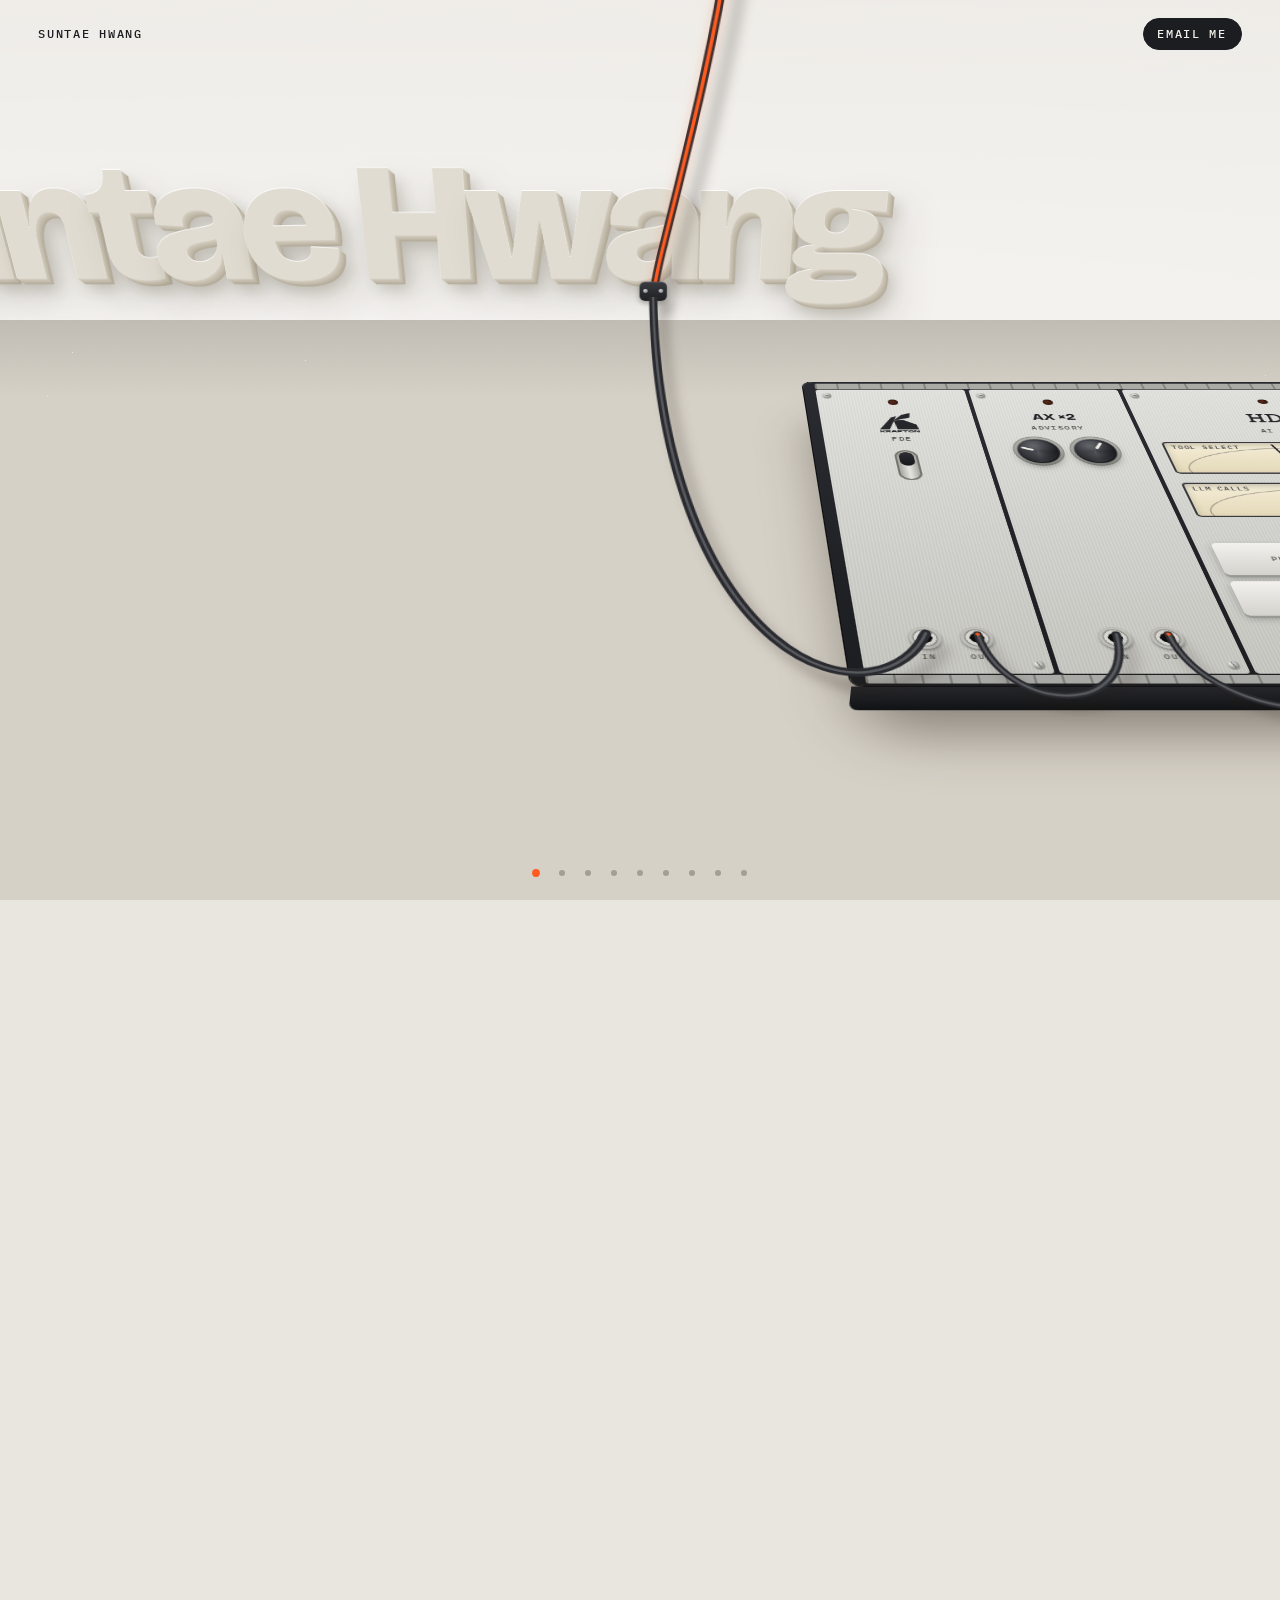
==== index.html @ 0fc3ea3e "Add share preview image and Open Graph tags Messengers were picking the badge portrait as the link t" ====
<!doctype html>
<html lang="en">
<head>
<meta charset="utf-8">
<meta name="viewport" content="width=device-width, initial-scale=1">
<title>Suntae Hwang — FDE · AI Builder</title>
<meta name="description" content="FDE and AI builder in Seoul. KRAFTON, HDC LABS, and audio AI research at Seoul National University.">
<!-- 공유 미리보기: 지정하지 않으면 메신저가 본문의 첫 큰 이미지(사원증 사진)를 가져간다 -->
<meta property="og:type" content="website">
<meta property="og:url" content="https://hsuneh.github.io/">
<meta property="og:title" content="Suntae Hwang">
<meta property="og:description" content="FDE · AI Builder in Seoul. I build AI tools people use.">
<meta property="og:image" content="https://hsuneh.github.io/img/og.jpg">
<meta property="og:image:width" content="1200">
<meta property="og:image:height" content="630">
<meta name="twitter:card" content="summary_large_image">
<meta name="theme-color" content="#ece9e2">
<link rel="preconnect" href="https://fonts.googleapis.com">
<link rel="preconnect" href="https://fonts.gstatic.com" crossorigin>
<link href="https://fonts.googleapis.com/css2?family=Bricolage+Grotesque:opsz,wght@12..96,500;12..96,700;12..96,800&family=IBM+Plex+Mono:wght@500&family=IBM+Plex+Sans:wght@400;500&display=swap" rel="stylesheet">
<style>
:root{
  --wall:#ece9e2; --desk:#d9d4c9; --ink:#1c1d21; --mute:#7c776c;
  --signal:#ff5a1f; --signal-glow:rgba(255,90,31,.55);
  --alu-1:#e4e4e0; --alu-2:#c9c9c4;
  --display:"Bricolage Grotesque",system-ui,sans-serif; --sans:"IBM Plex Sans",system-ui,sans-serif; --mono:"IBM Plex Mono",ui-monospace,monospace;
  --ease:cubic-bezier(.2,0,0,1);
  --dk:0;
}
*{box-sizing:border-box;margin:0}
html{background:var(--wall);color:var(--ink);font:400 17px/1.6 var(--sans);-webkit-font-smoothing:antialiased}
body{overflow-x:hidden}
h1,h2,h3{font-weight:500;text-wrap:balance}
p{text-wrap:pretty}
strong{font-weight:500}
a{color:inherit}
.label{font:500 11px/1 var(--mono);letter-spacing:.18em;text-transform:uppercase}

/* 크롬 */
.chrome{position:fixed;inset:0 0 auto 0;z-index:30;display:flex;align-items:center;padding:18px clamp(16px,3vw,40px);pointer-events:none;transition:color .4s}
.chrome>*{pointer-events:auto}
.chrome .who{font:500 12px/1 var(--mono);letter-spacing:.14em;text-transform:uppercase}
.chrome .btn{margin-left:auto}
.btn{display:inline-flex;align-items:center;padding:.75em 1.15em;border-radius:999px;font:500 12px/1 var(--mono);letter-spacing:.14em;text-transform:uppercase;text-decoration:none;white-space:nowrap;
  background:var(--ink);color:#f3f1ec;border:1px solid var(--ink);transition:background .2s var(--ease),border-color .2s,color .2s}
.btn:hover,.btn:focus-visible{background:var(--signal);border-color:var(--signal);color:#fff}
.btn.ghost{background:transparent;color:inherit;border-color:currentColor}
html.night .chrome{color:#e9e6df}
html.night .chrome .btn:not(:hover){background:#e9e6df;color:var(--ink);border-color:#e9e6df}
.stops{position:fixed;left:50%;bottom:16px;transform:translateX(-50%);z-index:30;display:flex;gap:4px}
.stops button{width:22px;height:22px;border:0;background:none;cursor:pointer;display:grid;place-items:center;padding:0;color:inherit}
.stops button::after{content:"";width:6px;height:6px;border-radius:50%;background:currentColor;opacity:.28;transition:opacity .2s,background .2s,transform .2s}
.stops button.on::after{background:var(--signal);opacity:1;transform:scale(1.3)}
html.night .stops{color:#e9e6df}

/* 무대: 네이티브 스크롤 위 sticky. 카메라는 world 하나에만 건다 */
.scroller{position:relative}
.stage{position:sticky;top:0;height:100vh;height:100svh;overflow:hidden;perspective:var(--P,1600px)}
.world{position:absolute;left:50%;top:50%;width:0;height:0;transform-style:preserve-3d;will-change:transform}
.wall,.desk{position:absolute;transform-style:preserve-3d}
.wall{background:
  radial-gradient(120% 80% at 50% 100%,rgba(255,255,255,calc(.55 - var(--dk)*.5)),transparent 60%),
  color-mix(in oklab,var(--wall),#202024 calc(var(--dk)*88%))}
.desk{transform-origin:50% 0;transform:rotateX(90deg);
  background:
   radial-gradient(560px 380px at var(--spot-x,50%) var(--spot-y,30%),rgba(255,150,110,calc(var(--dk)*.20)),transparent 70%),
   linear-gradient(180deg,rgba(0,0,0,.10),transparent 160px),
   color-mix(in oklab,var(--desk),#141416 calc(var(--dk)*90%))}

/* 벽: 입체 이름과 히어로 */
.hero{position:absolute;display:flex;flex-direction:column;align-items:flex-start}
.hero .label{color:var(--mute)}
.hero h1{font:700 clamp(44px,5.2vw,92px)/.98 var(--display);letter-spacing:-.035em;margin:.32em 0 .3em}
.hero p{max-width:27em;font-size:clamp(17px,1.25vw,19px);color:#3a3a3e}
.hero .ctas{display:flex;gap:10px;margin-top:26px}
.mark{position:absolute;white-space:pre;font:800 100px/0.8 var(--display);letter-spacing:-.055em;color:#e1dcd1}
/* 글자마다 --p(0 = 솟음, 1 = 눌림). 눌리면 옆면 깊이만큼 아래오른쪽으로 내려앉고 그림자가 짧아진다 */
.mark span{display:inline-block;--k:calc(1 - var(--p, 0));transform:translate(calc(6px * var(--p, 0)),calc(6px * var(--p, 0)));
  color:color-mix(in oklab,#e1dcd1,#cfc8ba calc(var(--p, 0) * 45%));
  text-shadow:
   0 -1px 0 rgba(255,255,255,calc(.9 * var(--k))),
   calc(1px * var(--k)) calc(1px * var(--k)) 0 #d2ccbf,calc(2px * var(--k)) calc(2px * var(--k)) 0 #cdc6b8,calc(3px * var(--k)) calc(3px * var(--k)) 0 #c8c1b2,
   calc(4px * var(--k)) calc(4px * var(--k)) 0 #c3bcac,calc(5px * var(--k)) calc(5px * var(--k)) 0 #beb6a6,calc(6px * var(--k)) calc(6px * var(--k)) 0 #b9b1a0,calc(7px * var(--k)) calc(7px * var(--k)) 0 #b4ab9a,
   calc(10px * var(--k)) calc(14px * var(--k)) calc(4px + 14px * var(--k)) rgba(60,48,30,calc(.08 + .14 * var(--k))),calc(18px * var(--k)) calc(28px * var(--k)) 50px rgba(60,48,30,calc(.18 * var(--k)))}
svg.rope{position:absolute;left:0;top:0;width:1px;height:1px;overflow:visible;pointer-events:none}
.cable{fill:none;stroke:#2a2b30;stroke-width:9;stroke-linecap:round}
.cable-hi{fill:none;stroke:rgba(255,255,255,.22);stroke-width:2.5;stroke-linecap:round}
.cable-sh{fill:none;stroke:rgba(40,30,20,.22);stroke-width:12;stroke-linecap:round;filter:blur(6px)}
.cable-sig{fill:none;stroke:var(--signal);stroke-width:3.5;stroke-linecap:round;filter:drop-shadow(0 0 6px var(--signal-glow))}
.plug{position:absolute;left:0;top:0;width:30px;height:64px;margin:-4px 0 0 -15px;cursor:grab;touch-action:none;transform-origin:50% 4px;border-radius:7px 7px 12px 12px;
  background:linear-gradient(90deg,#16171a,#3a3c43 45%,#1d1e22);box-shadow:0 12px 22px rgba(30,20,10,.28),inset 0 1px 0 rgba(255,255,255,.15)}
.plug::before{content:"";position:absolute;left:10px;bottom:-18px;width:10px;height:20px;border-radius:0 0 2px 2px;background:linear-gradient(90deg,#9b9a96,#f1f0ec 50%,#a7a6a1)}
.plug::after{content:"";position:absolute;left:7px;right:7px;top:40px;height:2px;background:var(--signal);opacity:.85}
.plug:active{cursor:grabbing}
.badge{position:absolute;width:0;height:0;transform-origin:0 0;z-index:3}
.badge .strap{position:absolute;left:-9px;top:0;width:18px;height:var(--ls,200px);border-radius:2px;
  background:repeating-linear-gradient(0deg,transparent 0 6px,rgba(255,255,255,.08) 6px 7px),linear-gradient(90deg,#c9410f,var(--signal) 30%,#ff7a45 50%,var(--signal) 70%,#c9410f);
  box-shadow:6px 10px 14px -6px rgba(40,30,20,.35)}
.badge .clip{position:absolute;left:-11px;top:calc(var(--ls,200px) - 6px);width:22px;height:30px;border-radius:5px 5px 9px 9px;
  background:linear-gradient(90deg,#8d9096,#e9eaec 45%,#9a9da3);box-shadow:inset 0 0 0 1.5px rgba(0,0,0,.25),0 3px 5px rgba(0,0,0,.25)}
.card-id{position:absolute;left:calc(var(--cw,200px) / -2);top:calc(var(--ls,200px) + 16px);width:var(--cw,200px);padding:26px 14px 14px;border-radius:12px;
  background:linear-gradient(180deg,#fdfcf9,#efece4);transform-origin:50% 0;cursor:grab;touch-action:none;user-select:none;
  box-shadow:0 1px 0 rgba(255,255,255,.9) inset,0 0 0 1px rgba(0,0,0,.06),0 18px 30px -12px rgba(40,30,20,.45),0 4px 8px -4px rgba(40,30,20,.3)}
.card-id:active{cursor:grabbing}
.card-id::before{content:"";position:absolute;left:0;right:0;top:0;height:8px;border-radius:12px 12px 0 0;background:var(--signal)}
.card-id .slot{position:absolute;left:50%;top:14px;width:34px;height:6px;margin-left:-17px;border-radius:3px;background:#d8d3c8;box-shadow:inset 0 1px 2px rgba(0,0,0,.35)}
.card-id img{display:block;width:100%;height:auto;aspect-ratio:1;object-fit:cover;border-radius:6px;margin-top:6px;pointer-events:none}
.card-id b{display:block;margin-top:12px;font:800 20px/1 var(--display);letter-spacing:-.02em;color:var(--ink)}
.card-id span{display:block;margin-top:6px;font:500 10.5px/1 var(--mono);letter-spacing:.14em;text-transform:uppercase;color:var(--signal)}
.card-id small{display:block;margin-top:10px;padding-top:9px;border-top:1px dashed #cfc9bc;font:500 9.5px/1 var(--mono);letter-spacing:.12em;text-transform:uppercase;color:#8a877e}
.fphoto{float:right;width:84px;height:84px;border-radius:50%;object-fit:cover;margin:0 0 8px 12px;box-shadow:0 0 0 3px #fbfaf6,0 6px 14px -6px rgba(0,0,0,.35)}
.print{margin:0;padding:10px 10px 0;background:#fbfaf6;transform-origin:50% 50%;
  box-shadow:0 0 0 1px rgba(0,0,0,.05),6px 12px 18px -6px rgba(0,0,0,.45)}
.print img{display:block;width:100%;aspect-ratio:4/3;object-fit:cover;filter:saturate(.9) contrast(1.02)}
.print figcaption{font:500 10px/1.35 var(--mono);letter-spacing:.06em;color:#5f5d57;padding:9px 2px 11px}
.print figcaption strong{display:block;font:700 13px/1.2 var(--display);letter-spacing:-.01em;color:var(--ink);margin-bottom:2px}
.info .awards{margin-top:26px;padding-top:16px;border-top:1px solid rgba(233,230,223,.18)}
.info .awards .label,.flatlist .awards .label{display:block;margin-bottom:10px}
.info .awards li{font-size:14px}
.flatlist .awards{margin-top:22px}
.flatlist .awards .imgs{display:grid;grid-template-columns:1fr 1fr;gap:8px;margin-bottom:12px}
.flatlist .awards img{width:100%;aspect-ratio:4/3;object-fit:cover;border-radius:4px}
.flatlist .awards li{font-size:14px;color:#cfcbc2}
.hole{position:fixed;inset:0;z-index:24;pointer-events:none;opacity:0;background:#0b0b0d;
  clip-path:circle(var(--r, 0px) at var(--cx, 50%) var(--cy, 50%))}
.page{position:fixed;inset:0;z-index:25;display:grid;grid-template-columns:minmax(0,1.05fr) minmax(0,1fr);align-items:center;gap:clamp(24px,5vw,80px);
  padding:80px clamp(16px,6vw,96px) 72px;background:#0b0b0d;color:#ecE9e2;opacity:var(--k,0);pointer-events:none;
  transform:scale(calc(1.06 - .06 * var(--k,0)))}
.page.open{pointer-events:auto}
html.flat .page,html.flat .hole{display:none}
.page .label{color:var(--signal)}
.page h2.kicker{text-transform:uppercase;font:800 clamp(36px,4.3vw,84px)/.9 var(--display);letter-spacing:-.04em;margin:.28em 0 .32em;white-space:nowrap}
.page .final{font-size:clamp(17px,1.35vw,21px);color:#bdb9b0;margin:0 0 22px}
.page .mail{display:inline-block;color:#fff;font:700 clamp(26px,2.6vw,44px)/1.1 var(--display);letter-spacing:-.02em;text-decoration:none;border-bottom:3px solid var(--signal)}
.page .ctas{margin-top:22px}
.page .btn.ghost{color:#ecE9e2}
.pg-prints{display:grid;grid-template-columns:1fr 1fr;gap:clamp(12px,2vw,28px);margin-top:16px}
.page .print{position:relative;transform:rotate(var(--r))}
.page .print:nth-child(2){margin-top:40px}
.wallclip{position:absolute;width:30px;height:24px;margin:-15px 0 0 -15px;border-radius:6px;transform:translateZ(3px);
  background:linear-gradient(180deg,#3a3b40,#1f2024);box-shadow:inset 0 1px 0 rgba(255,255,255,.18),0 3px 6px rgba(0,0,0,.3)}
.wallclip::before,.wallclip::after{content:"";position:absolute;top:9px;width:5px;height:5px;border-radius:50%;background:radial-gradient(circle at 35% 30%,#d9dadd,#6b6d72)}
.wallclip::before{left:4px}.wallclip::after{right:4px}
.hint{position:absolute;color:var(--mute);transition:opacity .4s}

/* 랙: 책상 위에 누운 유로랙 케이스 */
.rack{position:absolute;transform-style:preserve-3d;transform:translateZ(26px);border-radius:10px;padding:14px 12px;display:flex;gap:4px;
  background:linear-gradient(180deg,#2b2c31,#1c1d21);box-shadow:0 0 0 1px #0c0c0e}
.rack-edge{position:absolute;left:0;right:0;top:100%;height:26px;transform-origin:50% 0;transform:rotateX(-90deg);background:linear-gradient(#26272b,#111214);border-radius:0 0 8px 8px}
.rack-shadow{position:absolute;border-radius:24px;background:rgba(30,20,10,.42);filter:blur(28px)}
.rail{position:absolute;left:12px;right:12px;height:10px;background:repeating-linear-gradient(90deg,#8d8d88 0 2px,#b9b9b3 2px 22px);border-radius:2px;opacity:.9}
.mod{position:relative;height:100%;border-radius:4px;padding:18px 14px 16px;display:flex;flex-direction:column;align-items:center;gap:14px;flex:none;
  background:
   radial-gradient(160px 120px at var(--gx,50%) var(--gy,-20%),rgba(255,255,255,.55),transparent 70%),
   repeating-linear-gradient(90deg,rgba(255,255,255,.08) 0 1px,rgba(0,0,0,.03) 1px 3px),
   linear-gradient(180deg,var(--alu-1),var(--alu-2));
  box-shadow:inset 0 1px 0 rgba(255,255,255,.8),inset 0 -1px 0 rgba(0,0,0,.18),0 1px 0 #0b0b0d;
  filter:brightness(calc(1 - var(--dk)*.45))}
.mod.on{filter:brightness(calc(1 - var(--dk)*.16))}
.mod.dark{background:linear-gradient(180deg,#34353b,#202126);color:#e9e6df}
.screw{position:absolute;width:9px;height:9px;border-radius:50%;background:radial-gradient(circle at 35% 35%,#fafaf8,#8e8e89 70%);box-shadow:0 1px 1px rgba(0,0,0,.4)}
.screw::after{content:"";position:absolute;left:1px;right:1px;top:4px;height:1px;background:#6b6b66;transform:rotate(var(--r,30deg))}
.mod .name{font:800 15px/1 var(--display);letter-spacing:-.01em;text-transform:uppercase;text-align:center}
.logo{display:block;height:var(--lh,26px);aspect-ratio:var(--ar);background:currentColor;-webkit-mask:var(--src) center/contain no-repeat;mask:var(--src) center/contain no-repeat}
.logos{display:flex;align-items:center;gap:14px}
.mod .name.logos{justify-content:center;--lh:17px;color:#26272b;min-height:22px}
.mod .name.logos .logo[style*=krafton]{--lh:34px}
.mod .name.logos:has(.logo+.logo){flex-direction:column;gap:7px;--lh:13px}
.mod .name.logos .logo[style*=snu]{--lh:30px}
.info .card .logos{--lh:30px;margin:14px 0 2px;opacity:.92}
.info .card .logos .logo[style*=krafton]{--lh:52px}
.flatlist .fmod .logos{--lh:24px;margin:12px 0 0}
.info .card .logos .logo[style*=snu]{--lh:44px}
.flatlist .fmod .logos .logo[style*=snu]{--lh:36px}
.flatlist .fmod .logos .logo[style*=krafton]{--lh:44px}
.mod .sub{font:500 8.5px/1.2 var(--mono);letter-spacing:.16em;color:#55554f;text-transform:uppercase;text-align:center;margin-top:-8px}
.mod.dark .sub{color:#a7a49c}
.led{display:inline-block;width:10px;height:10px;border-radius:50%;background:radial-gradient(circle at 40% 35%,#5a2a1c,#2a120b);box-shadow:inset 0 1px 1px rgba(0,0,0,.6);transition:background .25s,box-shadow .25s}
.mod.on > .led,.led.lit{background:radial-gradient(circle at 40% 35%,#ffd2bd,var(--signal) 55%,#b5340c);box-shadow:0 0 10px 3px var(--signal-glow),0 0 30px 8px rgba(255,90,31,.25)}
.jacks{display:flex;gap:16px;margin-top:auto}
.jack{display:block;width:26px;height:26px;border-radius:50%;background:radial-gradient(circle,#0b0b0c 0 30%,#d8d8d4 32% 48%,#8c8c87 50%,#c7c7c2 62%,#7a7a75 100%);box-shadow:0 2px 3px rgba(0,0,0,.35)}
.jack-l{font:500 8px/1 var(--mono);letter-spacing:.14em;color:#55554f;text-align:center;margin-top:5px}
.knob{width:var(--ks,54px);height:var(--ks,54px);border-radius:50%;position:relative;cursor:ns-resize;touch-action:none;flex:none;
  background:radial-gradient(circle at 38% 30%,#5b5d64,#1d1e22 62%);box-shadow:0 6px 10px rgba(0,0,0,.35),0 0 0 3px #b3b3ad,0 0 0 4px #8e8e88,inset 0 1px 1px rgba(255,255,255,.25)}
.knob::before{content:"";position:absolute;inset:6%;border-radius:50%;background:conic-gradient(from 0deg,rgba(255,255,255,.08),rgba(255,255,255,0) 25%,rgba(255,255,255,.12) 50%,rgba(255,255,255,0) 75%,rgba(255,255,255,.08))}
.knob i{position:absolute;left:50%;top:9%;width:3px;height:30%;margin-left:-1.5px;border-radius:2px;background:#f2efe8;transform-origin:50% 135%}
.knob.gear{border-radius:0;box-shadow:none;background:radial-gradient(circle at 38% 30%,#6a6c73,#1d1e22 62%);clip-path:polygon(50% 0,61% 9%,75% 6%,80% 20%,94% 25%,91% 39%,100% 50%,91% 61%,94% 75%,80% 80%,75% 94%,61% 91%,50% 100%,39% 91%,25% 94%,20% 80%,6% 75%,9% 61%,0 50%,9% 39%,6% 25%,20% 20%,25% 6%,39% 9%)}
.screen{width:100%;border-radius:5px;background:#0e1011;box-shadow:inset 0 0 0 2px #2a2c2f,inset 0 6px 14px rgba(0,0,0,.6),0 1px 0 rgba(255,255,255,.6);position:relative;overflow:hidden}
.screen::after{content:"";position:absolute;inset:0;background:linear-gradient(160deg,rgba(255,255,255,.16),transparent 40%);pointer-events:none}
.screen canvas{display:block;width:100%;height:100%}
.genres{padding:10px;display:grid;gap:6px;font:500 9px/1 var(--mono);letter-spacing:.12em;color:#5d5f5f}
.genres span{display:flex;justify-content:space-between}
.genres span b{font-weight:500;color:var(--signal);opacity:0;transition:opacity .3s}
.mod.on .genres span b{opacity:1}
.vu{width:100%;height:64px;border-radius:5px;position:relative;overflow:hidden;background:linear-gradient(#f6efd9,#e4d9b9);box-shadow:inset 0 0 0 2px #3a3b3f,inset 0 4px 10px rgba(0,0,0,.25)}
.vu .scale{position:absolute;left:14px;right:14px;bottom:-28px;height:70px;border:1.5px solid #3a3b3f;border-radius:50%;opacity:.5}
.vu i{position:absolute;left:50%;bottom:-8px;width:2px;height:58px;margin-left:-1px;background:#1c1d21;transform-origin:50% 100%;transform:rotate(-50deg)}
.vu .t{position:absolute;left:8px;top:6px;font:500 7.5px/1 var(--mono);letter-spacing:.12em;color:#3a3b3f}
.vu .v{position:absolute;right:8px;top:5px;font:800 13px/1 var(--display);color:#1c1d21}
.rooms{display:flex;gap:6px}
.rooms .led{width:9px;height:9px}
.pads{display:grid;grid-template-columns:1fr 1fr;gap:8px;width:100%}
.pads button{height:44px;border-radius:5px;border:0;cursor:pointer;font:500 8.5px/1 var(--mono);letter-spacing:.12em;color:#5c5a54;
  background:linear-gradient(#f3f2ee,#d4d3ce);box-shadow:0 3px 0 #9a9a94,0 4px 8px rgba(0,0,0,.25);transition:transform .08s,box-shadow .08s,background .25s,color .25s}
.pads button.lit{background:radial-gradient(circle at 50% 40%,#ffd9c7,#ff7a45 70%);color:#5a1a05;box-shadow:0 3px 0 #b4421a,0 0 16px rgba(255,90,31,.5)}
.pads button:active{transform:translateY(3px);box-shadow:0 0 0 #9a9a94}
.toggle{width:22px;height:48px;border-radius:12px;background:linear-gradient(90deg,#9b9b96,#e6e6e2,#9b9b96);position:relative;cursor:pointer;box-shadow:inset 0 0 0 2px #77776f}
.toggle i{position:absolute;left:4px;right:4px;height:22px;border-radius:8px;background:linear-gradient(#2e2f34,#16171a);top:3px;transition:top .25s var(--ease)}
.toggle.up i{top:23px}
.bigjack .jack{width:64px;height:64px}

/* 왼쪽 글 칼럼: 3D 밖의 선명한 글 */
.scrim{position:fixed;inset:0;z-index:19;pointer-events:none;opacity:0;transition:opacity .5s var(--ease);
  background:linear-gradient(90deg,var(--bg) 0,var(--bg) calc(clamp(16px,6vw,96px) + min(30vw,400px) - 40px),transparent calc(clamp(16px,6vw,96px) + min(30vw,400px) + 160px))}
.scrim.show{opacity:.94}
.info{position:fixed;left:clamp(16px,6vw,96px);top:50%;width:min(30vw,400px);z-index:20;pointer-events:none}
.info .card{position:absolute;top:0;left:0;width:100%;transform:translateY(-50%);opacity:0;transition:opacity .45s var(--ease),transform .45s var(--ease);pointer-events:none;color:#e9e6df}
.info .card.show{opacity:1;pointer-events:auto}
.info .card.pre{transform:translateY(calc(-50% + 14px))}
.info .label{color:var(--signal)}
.info h2{font:700 clamp(30px,2.8vw,46px)/1.02 var(--display);letter-spacing:-.03em;margin:.45em 0 .4em}
.info p,.info li{font-size:17px;color:#c9c5bb}
.info ul,.flatlist ul{list-style:none;padding:0;margin:0;display:grid;gap:.45em}
.info li,.flatlist li{position:relative;padding-left:1.1em;text-wrap:pretty}
.info li::before,.flatlist li::before{content:"";position:absolute;left:0;top:.62em;width:.42em;height:2px;background:var(--signal)}
.info li strong{color:#e9e6df}
.nb{white-space:nowrap}
.info .card.day{color:var(--ink)} .info .card.day p,.info .card.day li{color:#45453f}
.fmod .ctas{margin-top:18px}
.info .card .ctas{margin-top:22px;display:flex;gap:10px;flex-wrap:wrap}
.info h2.kicker{text-transform:uppercase;white-space:nowrap;font-size:clamp(30px,3.15vw,56px);line-height:.95;letter-spacing:-.035em;margin:.3em 0 .4em}
.flatlist h2.kicker{text-transform:uppercase;white-space:nowrap;font-size:clamp(24px,7.4vw,40px);line-height:.95}
.info p.final{font-size:18px;color:#d6d2c8;margin:0 0 18px}
.info .mail{font:700 clamp(24px,2.4vw,38px)/1.1 var(--display);letter-spacing:-.02em;text-decoration:none;border-bottom:2px solid var(--signal);word-break:break-all}

/* 평면 판(좁은 화면, 움직임 줄이기) */
.flatlist{display:none}
html.flat .scroller,html.flat .info,html.flat .stops{display:none}
html.flat .flatlist{display:block;padding:88px 16px 80px;max-width:640px;margin:0 auto}
html.flat .chrome{background:var(--wall);border-bottom:1px solid rgba(0,0,0,.06)}
.flatlist .fhero{padding:24px 0 48px}
.flatlist .fhero h1{font:700 clamp(40px,11vw,64px)/.98 var(--display);letter-spacing:-.035em;margin:.35em 0 .35em}
.flatlist .fmark{font:800 clamp(56px,19vw,140px)/.82 var(--display);letter-spacing:-.06em;color:#e1dcd1;text-shadow:1px 1px 0 #d2ccbf,2px 2px 0 #cdc6b8,3px 3px 0 #c3bcac,4px 4px 0 #b9b1a0,8px 12px 20px rgba(60,48,30,.2);margin:10px 0 28px}
.flatlist .fmod{border-radius:10px;padding:20px;margin:0 0 18px;background:linear-gradient(180deg,var(--alu-1),var(--alu-2));box-shadow:inset 0 1px 0 #fff,0 10px 24px rgba(30,20,10,.15);position:relative}
.flatlist .fmod .led{position:absolute;right:18px;top:20px}
.flatlist .fmod h2{font:700 26px/1.05 var(--display);letter-spacing:-.02em;margin:.5em 0 .35em}
.flatlist .fmod .label{color:#6c6a62}
.flatlist .fmod.dark{background:linear-gradient(#2c2d32,#1c1d21);color:#e9e6df}
</style>
</head>
<body>
<div class="chrome">
  <span class="who" data-c="id.name"></span>
  <a class="btn" data-cta="cta.primary" href="#"></a>
</div>
<nav class="stops" aria-label="Chapters"></nav>

<div class="scroller" id="scroller">
  <div class="stage" id="stage">
    <div class="world" id="world">
      <div class="wall" id="wall">
        <div class="mark" id="mark" data-c="id.name" aria-hidden="true"></div>
        <section class="hero" id="hero" aria-labelledby="h1">
          <span class="label" data-c="hero.sub"></span>
          <h1 id="h1" data-c="hero.h1.short" data-br></h1>
          <p data-c="hero.body"></p>
          <div class="ctas">
            <a class="btn" data-cta="cta.primary" href="#"></a>
            <a class="btn ghost" data-cta="cta.secondary" href="#"></a>
          </div>
        </section>
        <div class="badge" id="badge" aria-hidden="true">
          <i class="strap"></i><i class="clip"></i>
          <div class="card-id" id="badgeCard">
            <i class="slot"></i>
            <img src="img/portrait.jpg" width="640" height="640" alt="" decoding="async" draggable="false">
            <b data-c="id.name"></b><span data-c="badge.role"></span><small data-c="badge.note"></small>
          </div>
        </div>
        <svg class="rope" aria-hidden="true">
          <path class="cable-sh" id="ropeSh"/><path class="cable" id="ropeBase"/><path class="cable-hi" id="ropeHi"/><path class="cable-sig" id="ropeSig"/>
        </svg>
        <i class="wallclip" id="wallclip" aria-hidden="true"></i>
        <span class="hint label" id="hint" data-c="hint.drag"></span>
        <div class="plug" id="plug" role="button" tabindex="0" aria-label="Plug in"></div>
      </div>
      <div class="desk" id="desk">
        <div class="rack-shadow" id="rackShadow"></div>
        <div class="rack" id="rack">
          <svg class="rope" aria-hidden="true" style="transform:translateZ(5px)">
            <path class="cable-sh" id="dcSh"/><path class="cable" id="dcBase"/><path class="cable-hi" id="dcHi"/><path class="cable-sig" id="dcSig"/>
          </svg>
          <span class="rail" style="top:3px"></span><span class="rail" style="bottom:3px"></span><span class="rack-edge"></span>
        </div>
      </div>
    </div>
  </div>
</div>
<div class="scrim" id="scrim" aria-hidden="true"></div>
<aside class="info" id="info" aria-live="polite"></aside>
<div class="hole" id="hole" aria-hidden="true"></div>
<section class="page" id="page" aria-labelledby="pageH" inert></section>
<main class="flatlist" id="flatlist"></main>

<script src="content.js"></script>
<script>
(() => {
  // ── 장면 데이터: 연출의 단일 원천 ──
  // vh: 스크롤 길이(화면 높이 × vh/100). hp: 모듈 폭(1HP = 15px)
  // in: 벽 → 책상. 0~.12 정지, .14~.30 플러그가 벽 밑 모서리로 끌려 내려감, .18~.70 카메라가 숙임(바라보는 점은 .18~.54에 먼저 도착)
  // 모듈 장면: 0~.45 카메라가 옆으로, .2~.5 신호가 케이블을 지남, .5에 모듈이 켜짐, .5~.7 시각화, 그 뒤는 숨
  const SCENES = [
    { id: 'in',      vh: 300 },
    { id: 'krafton', vh: 100, hp: 10, logos: ['krafton'], name: 'KRAFTON', sub: 'FDE', parts: ['toggle'] },
    { id: 'ax',      vh: 100, hp: 10, name: 'AX ×2', sub: 'Advisory', parts: ['knobs2'] },
    { id: 'hdc',     vh: 150, hp: 18, logos: ['hdc'], name: 'HDC LABS', sub: 'AI Lab', parts: ['vu1', 'vu2', 'rooms', 'pads'] },
    { id: 'intern',  vh: 110, hp: 12, logos: ['naver', 'sony'], name: 'NAVER · Sony', sub: 'Music AI', parts: ['genres', 'knobs2'] },
    { id: 'snu',     vh: 130, hp: 16, logos: ['snu'], name: 'SNU', sub: 'DOSE · ICASSP', parts: ['scope', 'mixknob'] },
    { id: 'camp',    vh: 90,  hp: 8,  logos: ['naver'], name: 'Boostcamp', sub: 'Boostcamp AI Tech', parts: ['knobs2'] },
    { id: 'out',     vh: 160, hp: 12, name: 'Out', sub: 'Email', parts: ['bigjack'], dark: true },
    { id: 'contact', vh: 260, page: true }, // OUT 잭 구멍으로 들어가면 새 페이지가 열린다
  ];
  const T = { plug: [.14, .30], tilt: [.18, .70], look: [.18, .54], cam: [0, .45], sig: [.2, .5], on: .5, viz: [.5, .7], stop: .82 };
  const CABLE_LIFT = 31;
  const OUT = SCENES.findIndex(s => s.id === 'out'), PAGE = SCENES.findIndex(s => s.page);
  // 잭 다이브: 카메라가 OUT 잭 위로 내려가며 다가가고(dive), 구멍의 검은 원이 화면을 덮은 뒤(hole), 페이지가 열린다(page)
  const DIVE = { dive: [0, .4], hole: [.4, .56], page: [.52, .68] };
  const CAM = { workTheta: 63, workD: .8, endTheta: 76 };

  const C = window.CONTENT || {};
  const md = s => (s || '').replace(/&/g, '&amp;').replace(/</g, '&lt;').replace(/\*\*(.+?)\*\*/g, '<strong>$1</strong>');
  const cta = id => { const m = (C[id] || '').split('→').map(s => s.trim()); return { label: m[0], url: m[1] || '#' }; };
  // 본문의 ' ; '는 글머리표 구분자다. 한 줄이어도 글머리표로 둔다
  const bodyHTML = b => `<ul>${(b || '').split(' ; ').map(x => `<li>${md(x).replace(/(\S+ → \S+)/g, '<span class="nb">$1</span>')}</li>`).join('')}</ul>`;
  const splitTitle = s => { const m = (s || '').match(/^\*\*(.+?)\*\*[,.:]?\s*([\s\S]*)$/); return m ? [m[1], m[2]] : ['', s]; };
  const doc = document.documentElement;
  const mqN = matchMedia('(max-width: 820px)'), mqR = matchMedia('(prefers-reduced-motion: reduce)');
  const flat = () => mqN.matches || mqR.matches;
  const clamp = (x, a, b) => Math.min(b, Math.max(a, x));
  const sm = (a, b, x) => { const t = clamp((x - a) / (b - a), 0, 1); return t * t * (3 - 2 * t); };
  const lerp = (a, b, t) => a + (b - a) * t;

  document.querySelectorAll('[data-c]').forEach(el => {
    let h = md(C[el.dataset.c]);
    if (el.hasAttribute('data-br')) h = h.split(' / ').join('<br>');
    el.innerHTML = h;
  });

  // 입체 이름은 글자마다 눌린다
  const markEl = document.getElementById('mark');
  markEl.innerHTML = [...markEl.textContent].map(ch => ch === ' ' ? ' ' : `<span>${ch}</span>`).join('');
  const letters = [...markEl.querySelectorAll('span')].map(el => ({ el, p: 0, c: [0, 0] }));

  // ── 모듈 하드웨어 ──
  const rack = document.getElementById('rack');
  const knobHTML = (cls = '', ks = 54) => `<div class="knob ${cls}" style="--ks:${ks}px"><i></i></div>`;
  const PART = {
    toggle: () => `<div class="toggle" role="switch" aria-checked="false"><i></i></div>`,
    scope: () => `<div class="screen" style="height:120px"><canvas></canvas></div>`,
    mixknob: () => `<div style="display:flex;gap:18px;align-items:center">${knobHTML('mix', 58)}<span class="jack-l">${C['knob.dose'] || ''}</span></div>`,
    genres: () => `<div class="screen genres">${['HIP-HOP', 'BALLAD', 'ROCK', 'R&amp;B', 'DANCE'].map(g => `<span>TRK <b>${g}</b></span>`).join('')}</div>`,
    knobs2: () => `<div style="display:flex;gap:14px">${knobHTML('', 40)}${knobHTML('', 40)}</div>`,
    vu1: () => `<div class="vu"><span class="t">TOOL SELECT</span><span class="v" data-from="60" data-to="95" data-unit="%">60%</span><span class="scale"></span><i></i></div>`,
    vu2: () => `<div class="vu"><span class="t">LLM CALLS</span><span class="v" data-from="4" data-to="1" data-unit="">4</span><span class="scale"></span><i></i></div>`,
    rooms: () => `<div class="rooms">${'<span class="led"></span>'.repeat(7)}</div>`,
    pads: () => `<div class="pads">${['PLAN', 'APPROVE', 'BUILD', 'VERIFY'].map(p => `<button type="button">${p}</button>`).join('')}</div>`,
    bigjack: () => `<div class="bigjack"><span class="jack"></span></div>`,
  };
  // 로고는 알파만 쓰는 마스크라 패널에선 인쇄 잉크, 카드에선 글자색으로 칠해진다
  const LOGO = { krafton: 450 / 399.24, hdc: 10.85 / 3.74, naver: 5.21, sony: 5.68, snu: 1570 / 400 };
  const logoHTML = ids => ids.map(l => `<i class="logo" style="--src:url(logos/${l}.svg);--ar:${LOGO[l].toFixed(3)}"></i>`).join('');
  const mods = SCENES.slice(1).filter(s => !s.page).map((s, i) => {
    const el = document.createElement('div');
    el.className = 'mod' + (s.dark ? ' dark' : '');
    el.style.width = s.hp * 15 + 'px';
    el.innerHTML = `<span class="screw" style="left:6px;top:6px;--r:20deg"></span><span class="screw" style="right:6px;bottom:6px;--r:70deg"></span>
      <span class="led"></span>${s.logos ? `<div class="name logos" aria-label="${s.name}">${logoHTML(s.logos)}</div>` : `<div class="name">${s.name}</div>`}<div class="sub">${s.sub}</div>
      ${s.parts.map(p => PART[p]()).join('')}
      <div class="jacks"><div><span class="jack in"></span><div class="jack-l">IN</div></div>${s.dark ? '' : '<div><span class="jack out"></span><div class="jack-l">OUT</div></div>'}</div>`;
    rack.appendChild(el);
    return { s, el, i };
  });

  // 왼쪽 글 카드
  const awardsHTML = (imgs = false) => `<div class="awards"><span class="label">${C['ch.awards']}</span>${imgs ? '<div class="imgs"><img src="img/award-codex.jpg" alt="" loading="lazy"><img src="img/award-nexon.jpg" alt="" loading="lazy"></div>' : ''}<ul>${['award.codex', 'award.nexon'].map(id => `<li>${md(C[id])}</li>`).join('')}</ul></div>`;
  const linkHTML = id => { if (!C['link.' + id]) return ''; const c = cta('link.' + id); return `<div class="ctas"><a class="btn ghost" href="${c.url}" target="_blank" rel="noopener">${c.label} ↗</a></div>`; };
  const info = document.getElementById('info');
  const cards = SCENES.map((s, i) => {
    if (s.id === 'in' || s.page) return null;
    const el = document.createElement('div'); el.className = 'card pre';
    const n = String(i).padStart(2, '0');
    if (s.id === 'out') {
      const c = cta('cta.primary');
      el.innerHTML = `<span class="label">${n} · ${C['ch.out']}</span><h2>${md(C['cta.final']).split(' / ').join('<br>')}</h2>`;
    } else {
      const [t, b] = s.multi ? ['', C['mod.' + s.id]] : splitTitle(C['mod.' + s.id]);
      el.innerHTML = `<span class="label">${n} · ${C['ch.' + s.id] || ''}</span>${s.logos ? `<div class="logos" aria-hidden="true">${logoHTML(s.logos)}</div>` : ''}<h2>${md(t)}</h2>${bodyHTML(b)}${linkHTML(s.id)}`;
    }
    info.appendChild(el); return el;
  });

  // 새 페이지: 잭 구멍 너머. 같은 콘텐츠 id로 그린다
  const pageEl = document.getElementById('page'), holeEl = document.getElementById('hole');
  {
    const c = cta('cta.primary');
    pageEl.innerHTML = `<div class="pg-text"><span class="label">${C['ch.contact']}</span>
      <h2 id="pageH" class="kicker">${md(C['cta.kicker']).split(' / ').join('<br>')}</h2>
      <p class="final">${md(C['cta.final']).split(' / ').join(' ')}</p>
      <a class="mail" href="${c.url}">${c.url.replace('mailto:', '')}</a>
      <div class="ctas"><a class="btn ghost" data-cta="cta.secondary" href="#"></a></div></div>
      <div class="pg-awards"><span class="label">${C['ch.awards']}</span><div class="pg-prints">
      ${[['codex', '50% 50%', -3], ['nexon', '50% 78%', 2.5]].map(([n, pos, r]) => `<figure class="print" style="--r:${r}deg"><img src="img/award-${n}.jpg" alt="" loading="lazy" style="object-position:${pos}"><figcaption>${md(C['award.' + n]).replace('</strong> · ', '</strong>')}</figcaption></figure>`).join('')}
      </div></div>`;
  }

  // 평면 판: 같은 데이터로
  const fl = document.getElementById('flatlist');
  fl.innerHTML = `<section class="fhero"><img class="fphoto" src="img/portrait-sm.jpg" width="200" height="200" alt=""><span class="label" style="color:var(--mute)">${md(C['hero.sub'])}</span><h1>${md(C['hero.h1.short']).split(' / ').join('<br>')}</h1><p>${md(C['hero.body'])}</p>
    <div style="display:flex;gap:10px;margin-top:22px"><a class="btn" data-cta="cta.primary" href="#"></a><a class="btn ghost" data-cta="cta.secondary" href="#"></a></div></section>
    <div class="fmark" aria-hidden="true">${md(C['id.name'])}</div>` +
    SCENES.slice(1).filter(s => !s.page).map((s, i) => {
      if (s.id === 'out') { const c = cta('cta.primary'); return `<section class="fmod dark"><span class="led lit"></span><span class="label" style="color:#a7a49c">${C['ch.out']}</span><h2 class="kicker">${md(C['cta.kicker']).split(' / ').join('<br>')}</h2><p class="final" style="color:#cfcbc2;margin:0 0 14px">${md(C['cta.final']).split(' / ').join(' ')}</p><a style="color:#fff;font:700 24px/1.2 var(--display);border-bottom:2px solid var(--signal);text-decoration:none;word-break:break-all" href="${c.url}">${c.url.replace('mailto:', '')}</a>${awardsHTML(true)}</section>`; }
      const [t, b] = s.multi ? ['', C['mod.' + s.id]] : splitTitle(C['mod.' + s.id]);
      return `<section class="fmod"><span class="led lit"></span><span class="label">${String(i + 1).padStart(2, '0')} · ${C['ch.' + s.id] || ''}</span>${s.logos ? `<div class="logos" aria-hidden="true">${logoHTML(s.logos)}</div>` : ''}<h2>${md(t)}</h2>${bodyHTML(b)}${linkHTML(s.id)}</section>`;
    }).join('');
  document.querySelectorAll('[data-cta]').forEach(a => {
    const c = cta(a.dataset.cta); a.textContent = c.label; a.href = c.url;
    if (/^https?:/.test(c.url)) { a.target = '_blank'; a.rel = 'noopener'; }
  });

  // 정거장 점
  const stops = document.querySelector('.stops');
  SCENES.forEach((s, i) => {
    const b = document.createElement('button'); b.setAttribute('aria-label', C['ch.' + s.id] || s.id);
    b.addEventListener('click', () => scrollTo({ top: stopY(i), behavior: 'smooth' }));
    stops.appendChild(b);
  });

  // ── 세계 배치 ──
  // 좌표: 벽과 책상이 만나는 모서리가 y=0, z=0. 벽은 위(−y), 책상은 앞(+z). 단위 px
  const stage = document.getElementById('stage'), world = document.getElementById('world'), scroller = document.getElementById('scroller');
  const wall = document.getElementById('wall'), desk = document.getElementById('desk'), hero = document.getElementById('hero'), mark = document.getElementById('mark');
  const badge = document.getElementById('badge'), badgeCard = document.getElementById('badgeCard'), scrim = document.getElementById('scrim'), plugEl = document.getElementById('plug'), hint = document.getElementById('hint'), rackShadow = document.getElementById('rackShadow');
  let deepDone = false, outJack = [0, 0], outJackEl = null, markR = 100, markE = 0, badgeA = [0, 0], badgeInit = false, bA = 0, bW = 0, bP = 0, bPW = 0, bDrag = null, badgeE = 1;
  let W, H, P, WALLW, WALLH, DESKD, rackX, rackZ, rackW, rackH, starts = [], total = 0, modC = [], anchor = [0, 0], edgePt = [0, 0], inJackDesk = [0, 0], ready = false;

  function layout() {
    doc.classList.toggle('flat', flat());
    W = innerWidth; H = innerHeight;
    if (flat()) return;
    P = Math.round(Math.max(1100, H * 1.7)); stage.style.setProperty('--P', P + 'px');
    WALLW = W * 8; WALLH = H * 1.6; DESKD = H * 2.4;
    Object.assign(wall.style, { left: -WALLW / 2 + 'px', top: -WALLH + 'px', width: WALLW + 'px', height: WALLH + 'px' });
    Object.assign(desk.style, { left: -WALLW / 2 + 'px', top: '0px', width: WALLW + 'px', height: DESKD + 'px' });
    const wx = x => x + WALLW / 2, wy = y => y + WALLH;
    Object.assign(hero.style, { left: wx(-W / 2 + Math.max(16, W * .06)) + 'px', top: wy(-H * .84) + 'px' });
    // 입체 이름: 좌우 여백 안 폭에 꼭 맞춘다
    mark.style.fontSize = '100px';
    const target = W * .9, fs = 100 * target / mark.scrollWidth;
    mark.style.fontSize = fs + 'px';
    Object.assign(mark.style, { left: wx(-target / 2) + 'px', top: wy(-fs * .9 - H * .02) + 'px' });
    letters.forEach(l => { l.c = [mark.offsetLeft + l.el.offsetLeft + l.el.offsetWidth / 2, mark.offsetTop + l.el.offsetTop + l.el.offsetHeight / 2]; }); markR = fs * .5;
    // 케이블: 고정점은 화면 위 밖, 끝은 벽 밑 모서리를 지나 책상으로 이어진다
    anchor = [wx(W * .26), wy(-H - 80)];
    // 책상 케이블은 랙 면(26px)과 그 위 5px에 떠 있어서, 벽 케이블도 모서리 31px 위에서 넘겨준다
    edgePt = [wx(W * .26), wy(-CABLE_LIFT)];
    Object.assign(document.getElementById('wallclip').style, { left: edgePt[0] + 'px', top: (edgePt[1] - 4) + 'px' }); // 두 면의 이음새를 벽 클립이 덮는다
    // 사원증: 화면 위 밖에 매단 줄 끝에서 흔들린다. 줄은 첫 화면 글과 케이블 사이로 내려온다
    const cw = Math.round(clamp(W * .14, 170, 220)), ls = Math.round(H * .13 + 60);
    badgeA = [wx(W * .08), wy(-H - 60)];
    Object.assign(badge.style, { left: badgeA[0] + 'px', top: badgeA[1] + 'px' });
    badge.style.setProperty('--cw', cw + 'px'); badge.style.setProperty('--ls', ls + 'px');
    if (!badgeInit) { bA = .42; bW = 0; bP = .42; bPW = 0; badgeInit = true; }
    Object.assign(hint.style, { left: wx(W * .26 + 36) + 'px', top: wy(-H * .30) + 'px' });
    // 랙: 책상 위, 모서리에서 조금 떨어진 곳
    rackH = Math.round(Math.min(440, H * .5));
    rackX = W * .26 + 150; rackZ = 170;
    Object.assign(rack.style, { left: (WALLW / 2 + rackX) + 'px', top: rackZ + 'px', height: rackH + 'px' });
    rackW = rack.offsetWidth;
    Object.assign(rackShadow.style, { left: (WALLW / 2 + rackX + 10) + 'px', top: (rackZ + 34) + 'px', width: (rackW - 20) + 'px', height: (rackH - 10) + 'px' });
    modC = mods.map(m => [rackX + m.el.offsetLeft + m.el.offsetWidth / 2, -26, rackZ + rackH / 2]);
    const j = mods[0].el.querySelector('.jack.in'), jr = relPos(j, rack);
    const oj = relPos(mods[mods.length - 1].el.querySelector('.bigjack .jack'), rack); outJack = [rackX + oj[0], rackZ + oj[1]];
    outJackEl = mods[mods.length - 1].el.querySelector('.bigjack .jack');
    inJackDesk = [WALLW / 2 + rackX + jr[0], rackZ + jr[1]];
    starts = []; total = 0;
    SCENES.forEach(s => { starts.push(total); total += s.vh / 100 * H; });
    scroller.style.height = (total + H) + 'px';
    layoutDeskCable(); layoutPatches(); initRope();
    ready = true;
    // 딥링크: ?scene=<id>&u=<0..1> 이면 그 장면의 그 진행도로 바로 간다
    if (!deepDone) { deepDone = true; const q = new URLSearchParams(location.search), si = SCENES.findIndex(s => s.id === q.get('scene'));
      if (si >= 0) { const y = si === 0 ? 0 : starts[si] + SCENES[si].vh / 100 * H * clamp(+(q.get('u') ?? T.stop), 0, 1); scrollTo(0, y); } }
    kick();
  }
  // 3D 안에서는 getBoundingClientRect가 투영된 값이라, offset으로 랙 안 자리를 잰다
  function relPos(el, root) { let x = el.offsetWidth / 2, y = el.offsetHeight / 2, n = el; while (n && n !== root) { x += n.offsetLeft; y += n.offsetTop; n = n.offsetParent; } return [x, y]; }
  const stopY = i => i === 0 ? 0 : starts[i] + SCENES[i].vh / 100 * H * T.stop;

  // ── 카메라 ──
  // world = translateZ(P − d) rotateX(−θ) translate(−T). θ 0 = 벽 정면, 90 = 책상 내려다보기. d = P면 배율 1
  function setCamera(c) {
    world.style.transform = `translateZ(${(P - c.d).toFixed(1)}px) rotateX(${(-c.th).toFixed(2)}deg) translate3d(${(-c.x).toFixed(1)}px,${(-c.y).toFixed(1)}px,${(-c.z).toFixed(1)}px)`;
  }
  const heroCam = () => ({ th: 0, x: 0, y: -H / 2, z: 0, d: P });
  // 모듈 정거장: 모듈을 화면 오른쪽에 두고 왼쪽에 글 칼럼을 남긴다
  const modCam = i => { const c = modC[i] || [0, 0, 0]; return { th: CAM.workTheta, x: c[0] - W * .16, y: c[1], z: c[2] + 30, d: P * CAM.workD }; };
  const endCam = () => { const cx = rackX + rackW / 2, d = Math.max(P * .9, rackW * P / (W * .6)); return { th: CAM.endTheta, x: cx - W * .14 * d / P, y: -26, z: rackZ + rackH / 2, d }; };
  // OUT 잭 바로 위에서 수직으로 내려다본다. d가 작을수록 가깝다
  const jackCam = () => ({ th: 90, x: outJack[0], y: -26, z: outJack[1], d: P * .2 });
  const mixCam = (a, b, t, tl = t) => ({ th: lerp(a.th, b.th, t), x: lerp(a.x, b.x, tl), y: lerp(a.y, b.y, tl), z: lerp(a.z, b.z, tl), d: lerp(a.d, b.d, t) });

  // ── 벽의 케이블: verlet. 첫 진입에 옆에서 놓은 것처럼 호를 그리며 떨어져 흔들리다 멈춘다 ──
  const N = 26, rp = [];
  const ropeEls = ['ropeSh', 'ropeBase', 'ropeHi', 'ropeSig'].map(id => document.getElementById(id));
  let drag = null, touched = false, introT = 0, hintDone = false, mouse = null;
  const restLen = () => H * .74;
  function initRope() {
    rp.length = 0;
    for (let k = 0; k < N; k++) { const t = k / (N - 1), x = anchor[0] + t * t * W * .26, y = anchor[1] + t * restLen() * .55; rp.push({ x, y, px: x, py: y }); }
    introT = 0; hintDone = false;
  }
  function stepRope(dt, plugK) {
    introT += dt;
    const end = rp[N - 1], pinned = plugK > .985;
    // 첫 3초는 감쇠를 약하게 시작해 평소 값으로. 꽂힌 뒤에는 출렁임을 빨리 죽여 모서리 앞에서 꺾이지 않게 한다
    const damp = pinned ? .86 : lerp(.955, .988, clamp(introT / 3, 0, 1));
    const dist = Math.hypot(edgePt[0] - anchor[0], edgePt[1] - anchor[1]);
    const seg = lerp(restLen(), dist * .998, sm(.3, 1, plugK)) / (N - 1);
    for (let k = 1; k < N; k++) { const p = rp[k], vx = (p.x - p.px) * damp, vy = (p.y - p.py) * damp; p.px = p.x; p.py = p.y; p.x += vx; p.y += vy + 1500 * dt * dt; }
    if (!drag && mouse && !pinned) { const dx = mouse[0] - end.x, dy = mouse[1] - end.y, dd = Math.hypot(dx, dy); if (dd < 120 && dd > 1) { end.x += dx / dd * .5; end.y += dy / dd * .5; } }
    if (!touched && !hintDone && introT > 3.6 && plugK === 0) { end.px -= 10; hintDone = true; } // 보이지 않는 손
    if (drag) { end.x = drag[0]; end.y = drag[1]; }
    else if (plugK > 0) { const k = pinned ? 1 : .03 + .2 * plugK; end.x = lerp(end.x, edgePt[0], k); end.y = lerp(end.y, edgePt[1], k); }
    rp[0].x = anchor[0]; rp[0].y = anchor[1];
    for (let it = 0; it < 20; it++) for (let k = 0; k < N - 1; k++) {
      const a = rp[k], b = rp[k + 1], dx = b.x - a.x, dy = b.y - a.y, d = Math.hypot(dx, dy) || 1;
      const diff = (d - seg) / d, fa = k === 0 ? 0 : .5, fb = (k + 1 === N - 1 && (drag || pinned)) ? 0 : .5, s = fa + fb || 1;
      a.x += dx * diff * fa / s; a.y += dy * diff * fa / s; b.x -= dx * diff * fb / s; b.y -= dy * diff * fb / s;
    }
    // 꽂힌 뒤에는 줄을 고정점과 모서리를 잇는 직선으로 펴서, 책상 케이블과 곧게 이어지게 한다
    if (pinned) for (let k = 1; k < N - 1; k++) {
      const t = k / (N - 1), p = rp[k], tx = lerp(anchor[0], edgePt[0], t), ty = lerp(anchor[1], edgePt[1], t);
      p.x = lerp(p.x, tx, .5); p.y = lerp(p.y, ty, .5);
      if (Math.abs(p.x - tx) + Math.abs(p.y - ty) < .3) { p.x = p.px = tx; p.y = p.py = ty; }
    }
    let d = `M${rp[0].x.toFixed(1)} ${rp[0].y.toFixed(1)}`;
    for (let k = 1; k < N - 1; k++) { const mx = (rp[k].x + rp[k + 1].x) / 2, my = (rp[k].y + rp[k + 1].y) / 2; d += `Q${rp[k].x.toFixed(1)} ${rp[k].y.toFixed(1)} ${mx.toFixed(1)} ${my.toFixed(1)}`; }
    d += `L${end.x.toFixed(1)} ${end.y.toFixed(1)}`;
    ropeEls.forEach(e => e.setAttribute('d', d));
    ropeEls[0].setAttribute('transform', 'translate(16 20)');
    const prev = rp[N - 3], ang = Math.atan2(end.y - prev.y, end.x - prev.x) * 180 / Math.PI - 90;
    plugEl.style.transform = `translate(${end.x.toFixed(1)}px,${end.y.toFixed(1)}px) rotate(${ang.toFixed(1)}deg)`;
    plugEl.style.opacity = pinned ? 0 : 1;
    let e = 0; for (let k = 1; k < N; k++) e += Math.abs(rp[k].x - rp[k].px) + Math.abs(rp[k].y - rp[k].py);
    return e;
  }

  // 책상 위 케이블: 벽 밑 모서리 → 첫 모듈 IN
  const dc = ['dcSh', 'dcBase', 'dcHi', 'dcSig'].map(id => document.getElementById(id));
  let dcLen = 0;
  function layoutDeskCable() {
    // 랙 안 좌표: 모서리는 y = −rackZ. 랙 면 높이(26px)에 떠 있지만 그림자가 책상에 붙여 준다
    const ex = edgePt[0] - (WALLW / 2 + rackX), ey = -rackZ, [jx, jz] = [inJackDesk[0] - (WALLW / 2 + rackX), inJackDesk[1] - rackZ];
    const d = `M${ex} ${ey}C${ex} ${jz + 110} ${jx - 40} ${jz + 90} ${jx} ${jz}`;
    dc.forEach(e => { e.setAttribute('d', d); }); dc[0].setAttribute('transform', 'translate(10 18)');
    dcLen = dc[3].getTotalLength(); dc.forEach(e => e.style.strokeDasharray = dcLen);
  }
  // 모듈 사이 패치 케이블: 랙 면 위로 앞쪽에 늘어진다
  const SVGNS = 'http://www.w3.org/2000/svg';
  let patchSvg = null, patches = [];
  function layoutPatches() {
    if (patchSvg) patchSvg.remove(); patches = [];
    patchSvg = document.createElementNS(SVGNS, 'svg'); patchSvg.setAttribute('class', 'rope'); patchSvg.style.transform = 'translateZ(4px)';
    rack.appendChild(patchSvg);
    for (let i = 0; i < mods.length - 1; i++) {
      const [ox, oy] = relPos(mods[i].el.querySelector('.jack.out'), rack), [ix, iy] = relPos(mods[i + 1].el.querySelector('.jack.in'), rack);
      const sag = 60 + (ix - ox) * .3;
      const d = `M${ox} ${oy}C${ox + 6} ${oy + sag} ${ix - 6} ${iy + sag} ${ix} ${iy}`;
      const g = ['cable-sh', 'cable', 'cable-hi', 'cable-sig'].map(c => { const p = document.createElementNS(SVGNS, 'path'); p.setAttribute('class', c); p.setAttribute('d', d); patchSvg.appendChild(p); return p; });
      g[0].setAttribute('transform', 'translate(6 12)'); g[1].style.strokeWidth = 7; g[0].style.strokeWidth = 9;
      const L = g[3].getTotalLength(); g[3].style.strokeDasharray = L; patches.push({ g, L });
    }
  }

  // ── 손: 플러그 끌기, 노브 돌리기, 패널 반사 ──
  let camNow = { th: 0, x: 0, y: 0, z: 0, d: 1 }, curMod = -1;
  const toWall = e => [e.clientX - W / 2 + WALLW / 2 + camNow.x, e.clientY - H / 2 + WALLH + camNow.y];
  plugEl.addEventListener('pointerdown', e => { if (camNow.th > 3) return; plugEl.setPointerCapture(e.pointerId); drag = toWall(e); touched = true; kick(); });
  plugEl.addEventListener('pointermove', e => { if (drag) { drag = toWall(e); kick(); } });
  const release = () => { if (!drag) return; const down = drag[1] > edgePt[1] - H * .28; drag = null; kick(); if (down) scrollTo({ top: stopY(1), behavior: 'smooth' }); };
  plugEl.addEventListener('pointerup', release); plugEl.addEventListener('pointercancel', release);
  plugEl.addEventListener('keydown', e => { if (e.key === 'Enter' || e.key === ' ') { e.preventDefault(); scrollTo({ top: stopY(1), behavior: 'smooth' }); } });
  addEventListener('pointermove', e => {
    if (camNow.th < 3) { mouse = toWall(e); kick(); } else mouse = null;
    const m = mods[curMod]; if (m) { const r = m.el.getBoundingClientRect(); m.el.style.setProperty('--gx', ((e.clientX - r.left) / r.width * 100).toFixed(1) + '%'); m.el.style.setProperty('--gy', ((e.clientY - r.top) / r.height * 100).toFixed(1) + '%'); }
  }, { passive: true });
  const knobs = [...document.querySelectorAll('.rack .knob')].map((k, i) => ({ el: k, v: .25 + ((i * 37) % 50) / 100, touched: false }));
  function paintKnob(k) { k.el.querySelector('i').style.transform = `rotate(${(-135 + k.v * 270).toFixed(1)}deg)`; }
  knobs.forEach(k => {
    let y0 = 0, v0 = 0;
    k.el.addEventListener('pointerdown', e => { k.el.setPointerCapture(e.pointerId); y0 = e.clientY; v0 = k.v; k.touched = true; });
    k.el.addEventListener('pointermove', e => { if (!k.el.hasPointerCapture(e.pointerId)) return; k.v = clamp(v0 + (y0 - e.clientY) / 160, 0, 1); paintKnob(k); if (k === doseKnob) drawScope(k.v); });
    paintKnob(k);
  });
  const doseKnob = knobs.find(k => k.el.classList.contains('mix'));
  document.querySelectorAll('.toggle').forEach(t => t.addEventListener('click', () => { t.dataset.touched = 1; t.classList.toggle('up'); t.setAttribute('aria-checked', t.classList.contains('up')); }));
  document.querySelectorAll('.pads button').forEach(b => b.addEventListener('click', () => { b.dataset.touched = 1; b.classList.toggle('lit'); }));

  // DOSE 스코프: 믹스에서 드럼 한 타가 떨어져 나온다
  const cv = mods.find(m => m.s.id === 'snu').el.querySelector('canvas'), cx = cv.getContext('2d');
  const hash = n => { const x = Math.sin(n * 127.1) * 43758.5453; return x - Math.floor(x); };
  function drawScope(k) {
    const w = cv.width = cv.clientWidth * 2, h = cv.height = cv.clientHeight * 2, mid = h / 2;
    cx.clearRect(0, 0, w, h);
    cx.strokeStyle = 'rgba(120,200,170,.12)'; cx.lineWidth = 1;
    for (let x = 0; x < w; x += w / 10) { cx.beginPath(); cx.moveTo(x, 0); cx.lineTo(x, h); cx.stroke(); }
    cx.beginPath(); cx.moveTo(0, mid); cx.lineTo(w, mid); cx.stroke();
    cx.lineWidth = 2.4; cx.shadowBlur = 14;
    cx.strokeStyle = k > .5 ? '#ff6a2e' : '#9cf0cf'; cx.shadowColor = cx.strokeStyle;
    cx.beginPath();
    for (let i = 0; i <= 400; i++) {
      const t = i / 400, x = t * w;
      const m = (Math.sin(t * 90) * .4 + Math.sin(t * 233 + 1) * .25 + (hash(i) - .5) * .7) * (.55 + .45 * Math.sin(t * 7));
      const hit = t > .3 ? Math.sin((t - .3) * 160) * Math.exp(-(t - .3) * 11) : 0;
      const y = mid - (m * (1 - k) + hit * 1.3 * k) * h * .34;
      i ? cx.lineTo(x, y) : cx.moveTo(x, y);
    }
    cx.stroke();
  }

  // 커서가 가까운 글자일수록 깊게 눌린다. 멀어지면 천천히 다시 솟는다
  function stepMark(dt) {
    if (!dt) return;
    markE = 0;
    const on = mouse && camNow.th < 3;
    letters.forEach(l => {
      const d = on ? Math.hypot(mouse[0] - l.c[0], (mouse[1] - l.c[1]) * 1.3) : 1e9;
      const t = 1 - sm(markR * .35, markR * 1.25, d);
      l.p += (t - l.p) * (1 - Math.exp(-dt * (t > l.p ? 22 : 7)));
      if (Math.abs(t - l.p) < .002) l.p = t;
      markE += Math.abs(t - l.p);
      l.el.style.setProperty('--p', l.p.toFixed(3));
    });
  }
  // ── 사원증: 줄은 강체 진자(bA), 카드는 클립에서 한 번 더 꺾이는 두 번째 진자(bP)라 늦게 따라온다 ──
  function stepBadge(dt) {
    if (!dt) return badgeE;
    const L = parseFloat(badge.style.getPropertyValue('--ls')) || 200, g = 1500;
    if (bDrag) {
      const na = clamp(-Math.atan2(bDrag[0] - badgeA[0], bDrag[1] - badgeA[1]), -1.1, 1.1);
      bW = lerp(bW, (na - bA) / dt, .5); bA = na;
    } else {
      bW += (-g / L * Math.sin(bA) - .55 * bW) * dt; bA += bW * dt;
    }
    bPW += (-(bP - bA) * 60 - 3.2 * bPW - bW * .8) * dt; bP += bPW * dt; // 줄이 꺾이면 카드가 반대로 한 번 처진다
    badge.style.transform = `rotate(${bA.toFixed(4)}rad)`;
    badgeCard.style.transform = `rotate(${(bP - bA).toFixed(4)}rad)`;
    return badgeE = Math.abs(bW) + Math.abs(bA) * .5 + Math.abs(bPW) + Math.abs(bP - bA);
  }
  badgeCard.addEventListener('pointerdown', e => { if (camNow.th > 3) return; badgeCard.setPointerCapture(e.pointerId); bDrag = toWall(e); kick(); });
  badgeCard.addEventListener('pointermove', e => {
    if (bDrag) { bDrag = toWall(e); kick(); return; }
    if (camNow.th < 3 && e.movementX) { bW -= e.movementX * .012; kick(); } // 스치면 밀린다
  });
  const bRelease = () => { if (!bDrag) return; bDrag = null; kick(); };
  badgeCard.addEventListener('pointerup', bRelease); badgeCard.addEventListener('pointercancel', bRelease);

  // ── 루프 하나. 할 일이 없으면 잠든다 ──
  let target = scrollY, shown = scrollY, last = 0, raf = 0, ropeE = 1, idle = 0, lastDir = 1, lastDose = -1;
  const kick = () => { if (!raf && ready && !flat()) { last = performance.now(); raf = requestAnimationFrame(frame); } };
  addEventListener('scroll', () => { lastDir = scrollY >= target ? 1 : -1; target = scrollY; clearTimeout(idle); idle = setTimeout(snap, 450); kick(); }, { passive: true });

  // 정거장 스냅: 손을 놓고 450ms 뒤, 가던 방향의 정거장이 가까우면 붙고 반대 방향으로는 끌지 않는다
  function snap() {
    if (flat()) return;
    const y = scrollY;
    const ahead = SCENES.map((_, i) => stopY(i)).filter(s => lastDir > 0 ? s >= y : s <= y).sort((a, b) => Math.abs(a - y) - Math.abs(b - y))[0];
    if (ahead != null && Math.abs(ahead - y) < H * .35 && Math.abs(ahead - y) > 4) scrollTo({ top: ahead, behavior: 'smooth' });
  }

  function frame(now) {
    raf = 0;
    const dt = Math.min(48, now - last) / 1000; last = now; // 깨어난 첫 프레임의 쌓인 시간은 버린다
    if (flat()) return;
    shown += (target - shown) * (1 - Math.exp(-dt * 1000 / 45));
    if (Math.abs(target - shown) < .3) shown = target;
    render(shown, dt);
    if (shown !== target || ropeE > .02 || drag || introT < 4.2 || badgeE > .003 || bDrag || markE > .004) raf = requestAnimationFrame(frame);
  }

  function render(y, dt) {
    let si = SCENES.length - 1;
    for (let i = 0; i < SCENES.length; i++) if (y < starts[i] + SCENES[i].vh / 100 * H) { si = i; break; }
    const u = clamp((y - starts[si]) / (SCENES[si].vh / 100 * H), 0, 1);

    // 카메라: 정거장 사이의 끝값은 다음 정거장 값과 같아서 경계에서 튀지 않는다
    let cam;
    if (si === 0) cam = mixCam(heroCam(), modCam(0), sm(T.tilt[0], T.tilt[1], u), sm(T.look[0], T.look[1], u));
    else if (si === 1) cam = modCam(0);
    else if (si === OUT) cam = mixCam(mixCam(modCam(si - 2), modCam(si - 1), sm(T.cam[0], T.cam[1], u)), endCam(), sm(.5, .95, u));
    else if (si === PAGE) { const k = sm(DIVE.dive[0], DIVE.dive[1], u); const e = k * k * (3 - 2 * k); cam = mixCam(endCam(), jackCam(), e, e); } // 잭이 화면 한가운데 오도록 위치와 각도를 같은 이징으로 맞춘다
    else cam = mixCam(modCam(si - 2), modCam(si - 1), sm(T.cam[0], T.cam[1], u));
    camNow = cam; setCamera(cam);

    // 조명: 들어갈수록 방이 어두워지고 신호와 LED만 남는다
    const prog = y / total, dk = clamp(sm(.07, .45, prog) * .8 + sm(.82, 1, prog) * .2, 0, 1);
    doc.style.setProperty('--dk', dk.toFixed(3));
    doc.classList.toggle('night', dk > .45);
    doc.style.setProperty('--bg', `color-mix(in oklab, #d9d4c9, #141416 ${(dk * 90).toFixed(1)}%)`);
    doc.style.background = `color-mix(in oklab, #ece9e2, #141416 ${(dk * 90).toFixed(1)}%)`;
    scrim.classList.toggle('show', si > 0);
    mark.style.opacity = si === 0 ? (1 - sm(.72, .96, u)).toFixed(3) : si === OUT ? sm(.55, .95, u).toFixed(3) : si === PAGE ? (1 - sm(0, .2, u)).toFixed(3) : 0;

    // 벽 케이블과 신호
    const plugK = si > 0 ? 1 : sm(T.plug[0], T.plug[1], u);
    ropeE = stepRope(dt, plugK);
    stepBadge(dt); stepMark(dt);
    const L = ropeEls[3].getTotalLength(); ropeEls[3].style.strokeDasharray = L;
    ropeEls[3].style.strokeDashoffset = (L * (1 - (si > 0 ? 1 : sm(.3, .46, u)))).toFixed(1);
    const dcDraw = si > 0 ? 1 : sm(.24, .32, u);
    dc.slice(0, 3).forEach(e => e.style.strokeDashoffset = (dcLen * (1 - dcDraw)).toFixed(1));
    dc[3].style.strokeDashoffset = (dcLen * (1 - (si > 0 ? 1 : sm(.46, .7, u)))).toFixed(1);
    hint.style.opacity = si === 0 && u < .04 && introT > 1.4 ? 1 : 0;
    hero.style.opacity = si === 0 ? (1 - sm(.3, .46, u)).toFixed(3) : 0;

    // 모듈: 신호가 닿으면 켜진다
    const onIdx = si === 0 ? (u > .72 ? 0 : -1) : (si === 1 ? 0 : si - 1 - (u < T.on ? 1 : 0));
    curMod = Math.max(0, si - 1);
    mods.forEach((m, i) => {
      const on = i <= onIdx;
      m.el.classList.toggle('on', on);
      const lu = i === 0 ? (si === 0 ? sm(.72, 1, u) * .7 : 1) : si - 1 === i ? u : si - 1 > i ? 1 : 0;
      viz(m, lu, on);
    });
    patches.forEach((p, i) => { const f = si > i + 2 ? 1 : si === i + 2 ? sm(T.sig[0], T.sig[1], u) : 0; p.g[3].style.strokeDashoffset = (p.L * (1 - f)).toFixed(1); });
    const c = modC[curMod];
    if (c) { desk.style.setProperty('--spot-x', (WALLW / 2 + c[0]) + 'px'); desk.style.setProperty('--spot-y', (rackZ + rackH * .55) + 'px'); }

    // 글 카드
    cards.forEach((el, i) => {
      if (!el) return;
      const show = (i === si && (i === OUT ? u > .02 : i === 1 || u > .3)) || (i === 1 && si === 0 && u > .8) || (i === OUT && si === PAGE && u < .12);
      el.classList.toggle('show', show); el.classList.toggle('pre', !show); el.classList.toggle('day', dk < .3);
    });
    stops.querySelectorAll('button').forEach((b, i) => b.classList.toggle('on', i === si));

    // 잭 구멍 → 새 페이지. 원의 반지름은 잭이 화면에서 보이는 크기에서 시작해 화면 대각선까지 커진다
    const pu = si === PAGE ? u : si > PAGE ? 1 : 0;
    const hk = sm(DIVE.hole[0], DIVE.hole[1], pu), pk = sm(DIVE.page[0], DIVE.page[1], pu);
    // 원은 잭 안쪽 검은 구멍이 지금 화면에 보이는 자리와 크기에서 시작한다(투영된 rect라 카메라와 어긋나지 않는다)
    if (hk > 0) {
      const jr = outJackEl.getBoundingClientRect(), r0 = jr.width * .212;
      holeEl.style.setProperty('--cx', (jr.left + jr.width / 2).toFixed(1) + 'px');
      holeEl.style.setProperty('--cy', (jr.top + jr.height / 2).toFixed(1) + 'px');
      holeEl.style.setProperty('--r', lerp(r0, Math.hypot(W, H), hk * hk).toFixed(1) + 'px');
    }
    holeEl.style.opacity = hk > 0 ? 1 : 0;
    pageEl.style.setProperty('--k', pk.toFixed(3));
    pageEl.classList.toggle('open', pk > .5);
    if (pk > .5) pageEl.removeAttribute('inert'); else pageEl.setAttribute('inert', '');
  }

  function viz(m, lu, on) {
    const el = m.el, k = sm(T.viz[0], T.viz[1], lu);
    switch (m.s.id) {
      case 'krafton': { const t = el.querySelector('.toggle'); if (!t.dataset.touched) t.classList.toggle('up', on); break; }
      case 'snu': { if (!doseKnob.touched) { doseKnob.v = k; paintKnob(doseKnob); } if (Math.abs(doseKnob.v - lastDose) > .002) { drawScope(doseKnob.v); lastDose = doseKnob.v; } break; }
      case 'hdc': {
        el.querySelectorAll('.vu').forEach(v => {
          const n = v.querySelector('.v'), a = +n.dataset.from, b = +n.dataset.to, val = a + (b - a) * k;
          n.textContent = Math.round(val) + n.dataset.unit;
          const norm = n.dataset.unit ? (val - 40) / 60 : (val - 1) / 4;
          v.querySelector('i').style.transform = `rotate(${(-50 + clamp(norm, 0, 1) * 100).toFixed(1)}deg)`;
        });
        const hot = k > .6 ? [3] : on ? [0, 2, 3, 5] : [];
        el.querySelectorAll('.rooms .led').forEach((r, j) => r.classList.toggle('lit', hot.includes(j)));
        el.querySelectorAll('.pads button').forEach((b, j) => { if (!b.dataset.touched) b.classList.toggle('lit', k > j / 4 + .02); });
        break;
      }
    }
  }

  addEventListener('resize', layout);
  mqN.addEventListener('change', layout); mqR.addEventListener('change', layout);
  layout();
  if (document.fonts) document.fonts.ready.then(layout);
})();
</script>
</body>
</html>
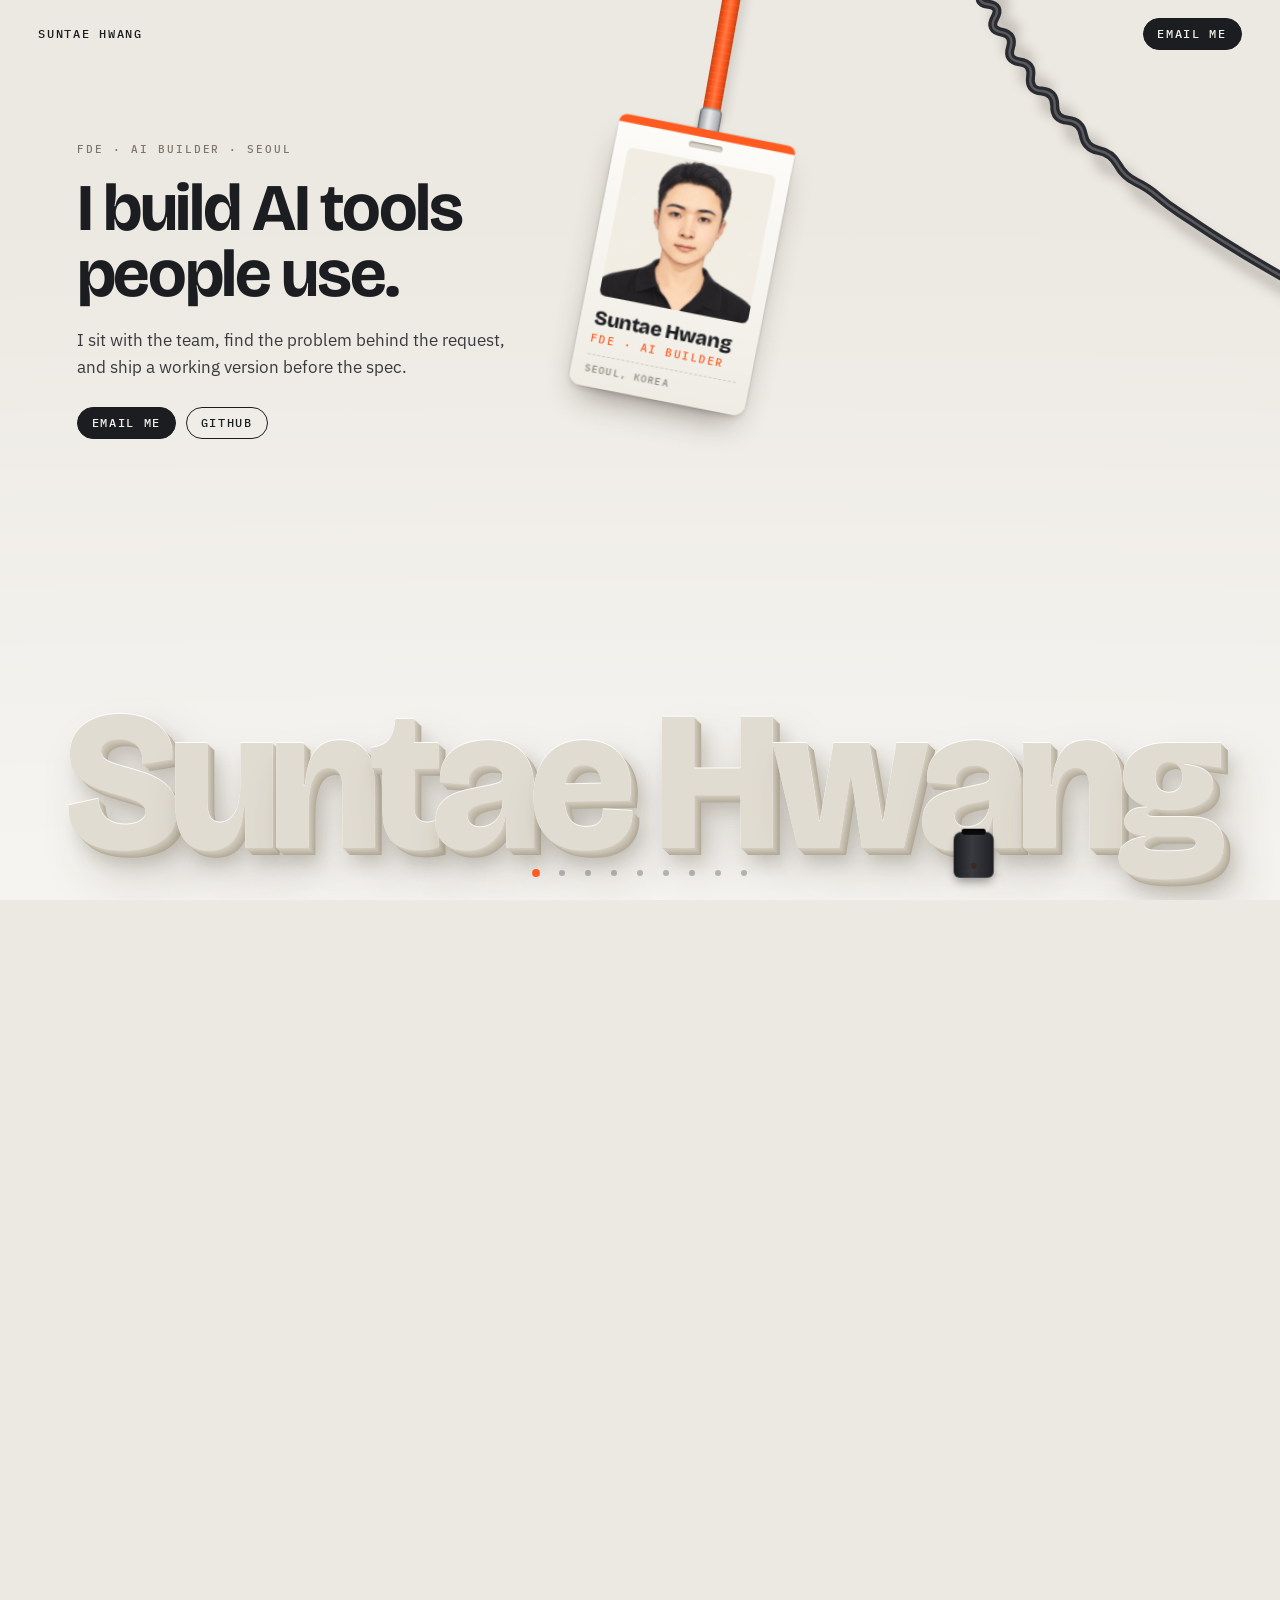
==== commit 59670146: "Seat the cable plug in a wall socket with a click The plug now straightens, slides into a socket and" ====
--- a/index.html
+++ b/index.html
@@ -137,10 +137,13 @@
 .pg-prints{display:grid;grid-template-columns:1fr 1fr;gap:clamp(12px,2vw,28px);margin-top:16px}
 .page .print{position:relative;transform:rotate(var(--r))}
 .page .print:nth-child(2){margin-top:40px}
-.wallclip{position:absolute;width:30px;height:24px;margin:-15px 0 0 -15px;border-radius:6px;transform:translateZ(3px);
-  background:linear-gradient(180deg,#3a3b40,#1f2024);box-shadow:inset 0 1px 0 rgba(255,255,255,.18),0 3px 6px rgba(0,0,0,.3)}
-.wallclip::before,.wallclip::after{content:"";position:absolute;top:9px;width:5px;height:5px;border-radius:50%;background:radial-gradient(circle at 35% 30%,#d9dadd,#6b6d72)}
-.wallclip::before{left:4px}.wallclip::after{right:4px}
+.socket{position:absolute;width:40px;margin-left:-20px;border-radius:8px 8px 6px 6px;transform:translateZ(3px);
+  background:linear-gradient(90deg,#1b1c20,#3a3b41 45%,#202125);box-shadow:inset 0 1px 0 rgba(255,255,255,.16),0 6px 10px -2px rgba(0,0,0,.35)}
+.socket::before{content:"";position:absolute;left:8px;right:8px;top:-3px;height:6px;border-radius:3px;background:#0a0a0b;box-shadow:inset 0 1px 2px #000}
+.socket b{position:absolute;left:50%;bottom:9px;width:6px;height:6px;margin-left:-3px;border-radius:50%;background:#3b2a24;transition:background .15s,box-shadow .15s}
+.socket.seated b{background:var(--signal);box-shadow:0 0 8px 2px var(--signal-glow)}
+.socket.seated{animation:thunk .32s cubic-bezier(.2,.8,.3,1)}
+@keyframes thunk{0%{transform:translateZ(3px) scale(1,1)}30%{transform:translateZ(3px) scale(1.06,.93)}100%{transform:translateZ(3px) scale(1,1)}}
 .hint{position:absolute;color:var(--mute);transition:opacity .4s}
 
 /* 랙: 책상 위에 누운 유로랙 케이스 */
@@ -280,7 +283,7 @@
         <svg class="rope" aria-hidden="true">
           <path class="cable-sh" id="ropeSh"/><path class="cable" id="ropeBase"/><path class="cable-hi" id="ropeHi"/><path class="cable-sig" id="ropeSig"/>
         </svg>
-        <i class="wallclip" id="wallclip" aria-hidden="true"></i>
+        <i class="socket" id="socket" aria-hidden="true"><b></b></i>
         <span class="hint label" id="hint" data-c="hint.drag"></span>
         <div class="plug" id="plug" role="button" tabindex="0" aria-label="Plug in"></div>
       </div>
@@ -322,6 +325,8 @@
   ];
   const T = { plug: [.14, .30], tilt: [.18, .70], look: [.18, .54], cam: [0, .45], sig: [.2, .5], on: .5, viz: [.5, .7], stop: .82 };
   const CABLE_LIFT = 31;
+  // 벽 소켓: 아래 끝이 책상 케이블 시작점(이음새)을 덮고, 플러그는 위에서 SEAT만큼 박힌다. 플러그 몸통 60px, 금속 팁 18px
+  const SOCKET = { h: 46, below: 8, seat: 24, hover: 22 };
   const OUT = SCENES.findIndex(s => s.id === 'out'), PAGE = SCENES.findIndex(s => s.page);
   // 잭 다이브: 카메라가 OUT 잭 위로 내려가며 다가가고(dive), 구멍의 검은 원이 화면을 덮은 뒤(hole), 페이지가 열린다(page)
   const DIVE = { dive: [0, .4], hole: [.4, .56], page: [.52, .68] };
@@ -441,7 +446,7 @@
   const stage = document.getElementById('stage'), world = document.getElementById('world'), scroller = document.getElementById('scroller');
   const wall = document.getElementById('wall'), desk = document.getElementById('desk'), hero = document.getElementById('hero'), mark = document.getElementById('mark');
   const badge = document.getElementById('badge'), badgeCard = document.getElementById('badgeCard'), scrim = document.getElementById('scrim'), plugEl = document.getElementById('plug'), hint = document.getElementById('hint'), rackShadow = document.getElementById('rackShadow');
-  let deepDone = false, outJack = [0, 0], outJackEl = null, markR = 100, markE = 0, badgeA = [0, 0], badgeInit = false, bA = 0, bW = 0, bP = 0, bPW = 0, bDrag = null, badgeE = 1;
+  let sockTop = 0, plugPt = [0, 0], seatT = -1, socketEl = document.getElementById('socket'), deepDone = false, outJack = [0, 0], outJackEl = null, markR = 100, markE = 0, badgeA = [0, 0], badgeInit = false, bA = 0, bW = 0, bP = 0, bPW = 0, bDrag = null, badgeE = 1;
   let W, H, P, WALLW, WALLH, DESKD, rackX, rackZ, rackW, rackH, starts = [], total = 0, modC = [], anchor = [0, 0], edgePt = [0, 0], inJackDesk = [0, 0], ready = false;
 
   function layout() {
@@ -464,14 +469,16 @@
     anchor = [wx(W * .26), wy(-H - 80)];
     // 책상 케이블은 랙 면(26px)과 그 위 5px에 떠 있어서, 벽 케이블도 모서리 31px 위에서 넘겨준다
     edgePt = [wx(W * .26), wy(-CABLE_LIFT)];
-    Object.assign(document.getElementById('wallclip').style, { left: edgePt[0] + 'px', top: (edgePt[1] - 4) + 'px' }); // 두 면의 이음새를 벽 클립이 덮는다
+    sockTop = edgePt[1] + SOCKET.below - SOCKET.h;
+    Object.assign(socketEl.style, { left: edgePt[0] + 'px', top: sockTop + 'px', height: SOCKET.h + 'px' });
+    plugPt = [edgePt[0], sockTop + SOCKET.seat - 60]; // 다 꽂혔을 때 플러그 윗면(줄 끝) 자리
     // 사원증: 화면 위 밖에 매단 줄 끝에서 흔들린다. 줄은 첫 화면 글과 케이블 사이로 내려온다
     const cw = Math.round(clamp(W * .14, 170, 220)), ls = Math.round(H * .13 + 60);
     badgeA = [wx(W * .08), wy(-H - 60)];
     Object.assign(badge.style, { left: badgeA[0] + 'px', top: badgeA[1] + 'px' });
     badge.style.setProperty('--cw', cw + 'px'); badge.style.setProperty('--ls', ls + 'px');
     if (!badgeInit) { bA = .42; bW = 0; bP = .42; bPW = 0; badgeInit = true; }
-    Object.assign(hint.style, { left: wx(W * .26 + 36) + 'px', top: wy(-H * .30) + 'px' });
+    Object.assign(hint.style, { left: wx(W * .26 - 44) + 'px', top: wy(-H * .30) + 'px', transform: 'translateX(-100%)' }); // 케이블 왼쪽에 둬서 흔들리는 플러그와 겹치지 않는다
     // 랙: 책상 위, 모서리에서 조금 떨어진 곳
     rackH = Math.round(Math.min(440, H * .5));
     rackX = W * .26 + 150; rackZ = 170;
@@ -525,13 +532,15 @@
     const end = rp[N - 1], pinned = plugK > .985;
     // 첫 3초는 감쇠를 약하게 시작해 평소 값으로. 꽂힌 뒤에는 출렁임을 빨리 죽여 모서리 앞에서 꺾이지 않게 한다
     const damp = pinned ? .86 : lerp(.955, .988, clamp(introT / 3, 0, 1));
-    const dist = Math.hypot(edgePt[0] - anchor[0], edgePt[1] - anchor[1]);
+    // 꽂히는 끝: 마지막 15%에서 소켓 위(hover)로 내려와 섰다가 SEAT 깊이까지 밀려 들어간다
+    const push = sm(.85, 1, plugK), tgt = [plugPt[0], plugPt[1] - SOCKET.hover * (1 - push)];
+    const dist = Math.hypot(tgt[0] - anchor[0], tgt[1] - anchor[1]);
     const seg = lerp(restLen(), dist * .998, sm(.3, 1, plugK)) / (N - 1);
     for (let k = 1; k < N; k++) { const p = rp[k], vx = (p.x - p.px) * damp, vy = (p.y - p.py) * damp; p.px = p.x; p.py = p.y; p.x += vx; p.y += vy + 1500 * dt * dt; }
     if (!drag && mouse && !pinned) { const dx = mouse[0] - end.x, dy = mouse[1] - end.y, dd = Math.hypot(dx, dy); if (dd < 120 && dd > 1) { end.x += dx / dd * .5; end.y += dy / dd * .5; } }
     if (!touched && !hintDone && introT > 3.6 && plugK === 0) { end.px -= 10; hintDone = true; } // 보이지 않는 손
     if (drag) { end.x = drag[0]; end.y = drag[1]; }
-    else if (plugK > 0) { const k = pinned ? 1 : .03 + .2 * plugK; end.x = lerp(end.x, edgePt[0], k); end.y = lerp(end.y, edgePt[1], k); }
+    else if (plugK > 0) { const k = pinned || push > 0 ? 1 : .03 + .2 * plugK; end.x = lerp(end.x, tgt[0], k); end.y = lerp(end.y, tgt[1], k); }
     rp[0].x = anchor[0]; rp[0].y = anchor[1];
     for (let it = 0; it < 20; it++) for (let k = 0; k < N - 1; k++) {
       const a = rp[k], b = rp[k + 1], dx = b.x - a.x, dy = b.y - a.y, d = Math.hypot(dx, dy) || 1;
@@ -540,7 +549,7 @@
     }
     // 꽂힌 뒤에는 줄을 고정점과 모서리를 잇는 직선으로 펴서, 책상 케이블과 곧게 이어지게 한다
     if (pinned) for (let k = 1; k < N - 1; k++) {
-      const t = k / (N - 1), p = rp[k], tx = lerp(anchor[0], edgePt[0], t), ty = lerp(anchor[1], edgePt[1], t);
+      const t = k / (N - 1), p = rp[k], tx = lerp(anchor[0], tgt[0], t), ty = lerp(anchor[1], tgt[1], t);
       p.x = lerp(p.x, tx, .5); p.y = lerp(p.y, ty, .5);
       if (Math.abs(p.x - tx) + Math.abs(p.y - ty) < .3) { p.x = p.px = tx; p.y = p.py = ty; }
     }
@@ -549,9 +558,12 @@
     d += `L${end.x.toFixed(1)} ${end.y.toFixed(1)}`;
     ropeEls.forEach(e => e.setAttribute('d', d));
     ropeEls[0].setAttribute('transform', 'translate(16 20)');
-    const prev = rp[N - 3], ang = Math.atan2(end.y - prev.y, end.x - prev.x) * 180 / Math.PI - 90;
-    plugEl.style.transform = `translate(${end.x.toFixed(1)}px,${end.y.toFixed(1)}px) rotate(${ang.toFixed(1)}deg)`;
-    plugEl.style.opacity = pinned ? 0 : 1;
+    // 소켓에 가까워지면 똑바로 선다. 다 박히는 순간 딸깍: 소켓이 눌렸다 돌아오고 LED가 켜지며 플러그가 한 번 튄다
+    const prev = rp[N - 3], ang = lerp(Math.atan2(end.y - prev.y, end.x - prev.x) * 180 / Math.PI - 90, 0, drag ? 0 : sm(.6, .9, plugK));
+    if (pinned && !drag) { if (seatT < 0) { seatT = 0; socketEl.classList.add('seated'); } else seatT += dt; }
+    else if (seatT >= 0) { seatT = -1; socketEl.classList.remove('seated'); }
+    const bounce = seatT >= 0 ? -3 * Math.exp(-seatT * 16) * Math.cos(seatT * 50) : 0;
+    plugEl.style.transform = `translate(${end.x.toFixed(1)}px,${(end.y + bounce).toFixed(1)}px) rotate(${ang.toFixed(1)}deg)`;
     let e = 0; for (let k = 1; k < N; k++) e += Math.abs(rp[k].x - rp[k].px) + Math.abs(rp[k].y - rp[k].py);
     return e;
   }
@@ -686,7 +698,7 @@
     shown += (target - shown) * (1 - Math.exp(-dt * 1000 / 45));
     if (Math.abs(target - shown) < .3) shown = target;
     render(shown, dt);
-    if (shown !== target || ropeE > .02 || drag || introT < 4.2 || badgeE > .003 || bDrag || markE > .004) raf = requestAnimationFrame(frame);
+    if (shown !== target || ropeE > .02 || drag || introT < 4.2 || badgeE > .003 || bDrag || markE > .004 || (seatT >= 0 && seatT < .5)) raf = requestAnimationFrame(frame);
   }
 
   function render(y, dt) {
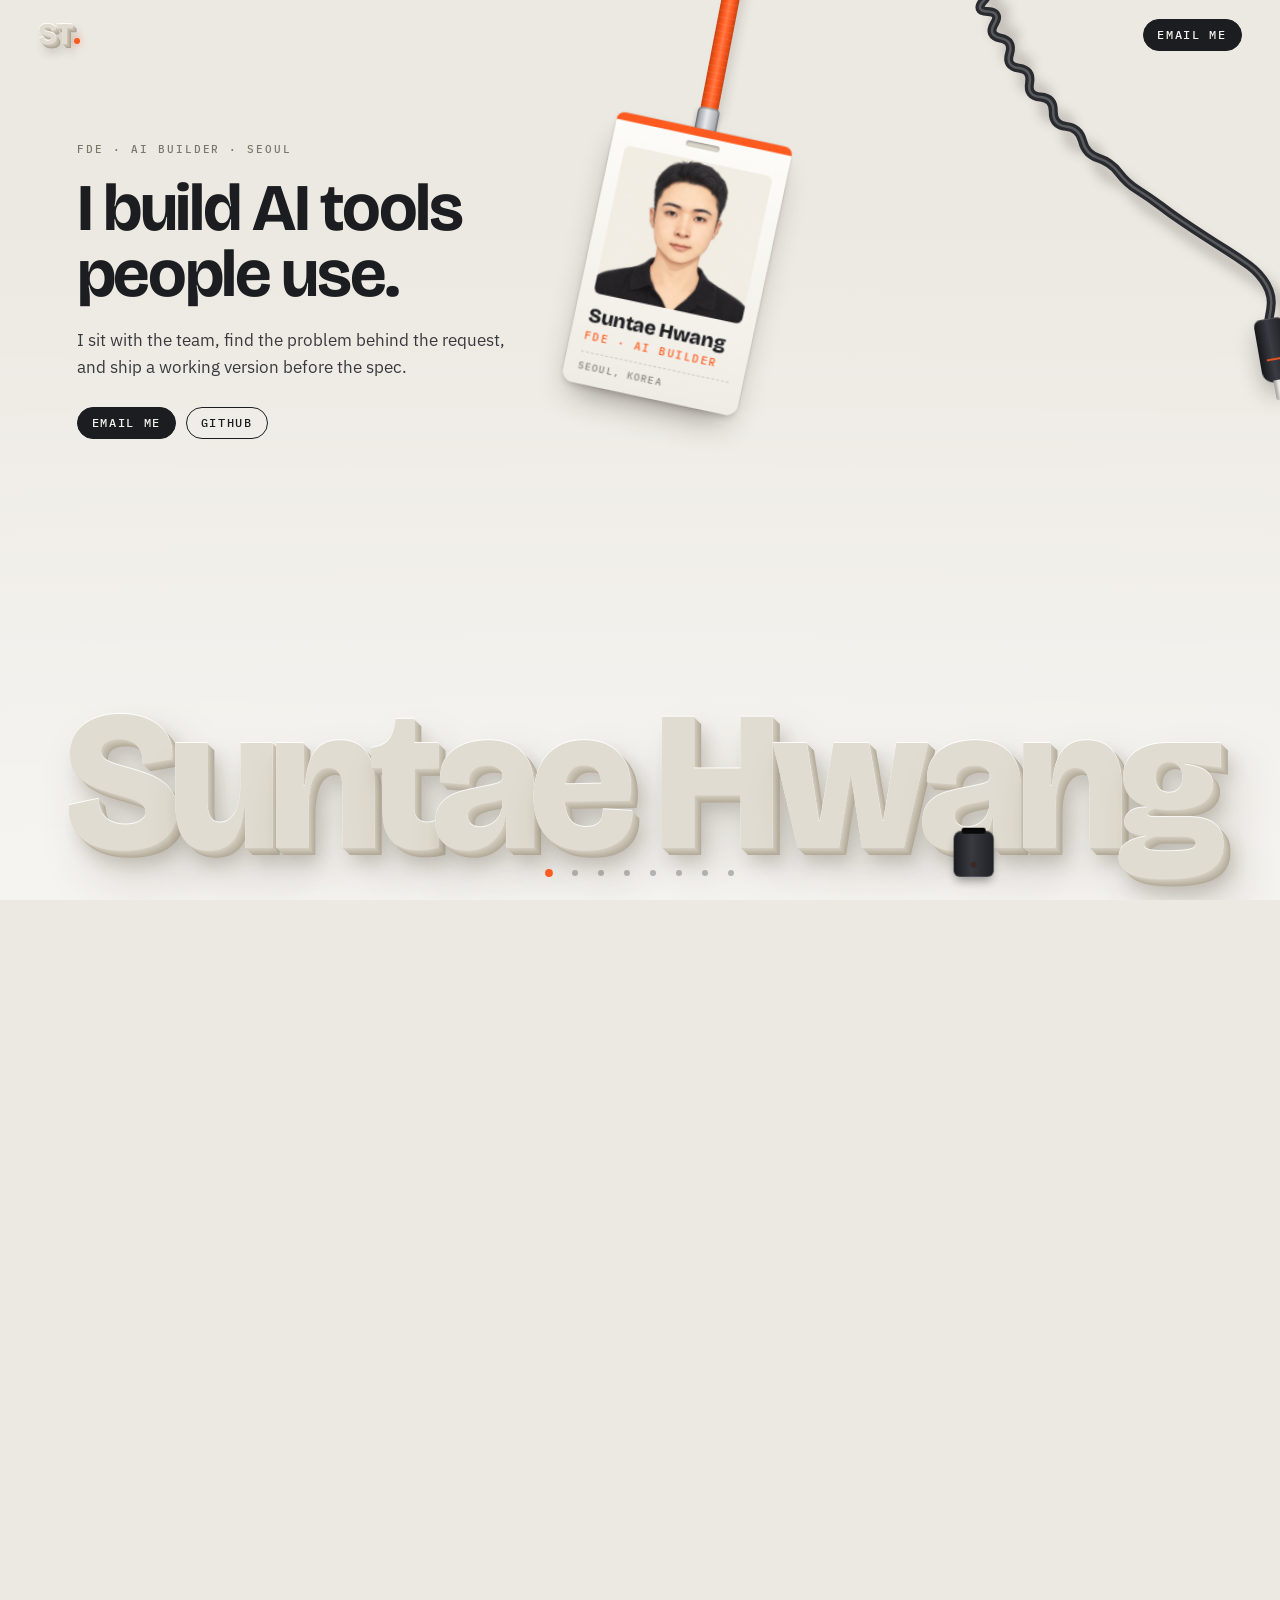
==== commit c9da8d15: "Render the rack in 3D, dive straight into the OUT jack, add ST logo - Rack, modules, knobs, jacks an" ====
--- a/index.html
+++ b/index.html
@@ -15,6 +15,9 @@
 <meta property="og:image:height" content="630">
 <meta name="twitter:card" content="summary_large_image">
 <meta name="theme-color" content="#ece9e2">
+<link rel="icon" type="image/png" sizes="32x32" href="img/favicon-32.png">
+<link rel="icon" type="image/png" sizes="512x512" href="img/icon-512.png">
+<link rel="apple-touch-icon" href="img/apple-touch-icon.png">
 <link rel="preconnect" href="https://fonts.googleapis.com">
 <link rel="preconnect" href="https://fonts.gstatic.com" crossorigin>
 <link href="https://fonts.googleapis.com/css2?family=Bricolage+Grotesque:opsz,wght@12..96,500;12..96,700;12..96,800&family=IBM+Plex+Mono:wght@500&family=IBM+Plex+Sans:wght@400;500&display=swap" rel="stylesheet">
@@ -39,7 +42,10 @@
 /* 크롬 */
 .chrome{position:fixed;inset:0 0 auto 0;z-index:30;display:flex;align-items:center;padding:18px clamp(16px,3vw,40px);pointer-events:none;transition:color .4s}
 .chrome>*{pointer-events:auto}
-.chrome .who{font:500 12px/1 var(--mono);letter-spacing:.14em;text-transform:uppercase}
+.chrome .st{font:800 30px/.8 var(--display);letter-spacing:-.06em;color:#e1dcd1;text-decoration:none;padding:4px 6px 6px 0;
+  text-shadow:0 -1px 0 rgba(255,255,255,.9),1px 1px 0 #cdc6b8,2px 2px 0 #c3bcac,3px 3px 0 #b9b1a0,4px 4px 0 #ada492,5px 8px 10px rgba(60,48,30,.25)}
+.chrome .st::after{content:"";display:inline-block;width:6px;height:6px;margin-left:3px;border-radius:50%;background:var(--signal);box-shadow:0 0 8px var(--signal-glow)}
+html.night .chrome .st{color:#e1dcd1;text-shadow:0 -1px 0 rgba(255,255,255,.5),1px 1px 0 #91897a,2px 2px 0 #7d7668,3px 3px 0 #6a6357,4px 4px 0 #575146,5px 8px 10px rgba(0,0,0,.5)}
 .chrome .btn{margin-left:auto}
 .btn{display:inline-flex;align-items:center;padding:.75em 1.15em;border-radius:999px;font:500 12px/1 var(--mono);letter-spacing:.14em;text-transform:uppercase;text-decoration:none;white-space:nowrap;
   background:var(--ink);color:#f3f1ec;border:1px solid var(--ink);transition:background .2s var(--ease),border-color .2s,color .2s}
@@ -145,22 +151,45 @@
 .socket.seated{animation:thunk .32s cubic-bezier(.2,.8,.3,1)}
 @keyframes thunk{0%{transform:translateZ(3px) scale(1,1)}30%{transform:translateZ(3px) scale(1.06,.93)}100%{transform:translateZ(3px) scale(1,1)}}
 .hint{position:absolute;color:var(--mute);transition:opacity .4s}
+/* WebGL 랙이 뜨면 CSS 랙은 자리만 남긴다(위치·크기를 읽는 원천) */
+canvas.gl{position:absolute;inset:0;width:100%;height:100%;pointer-events:none}
+html.gl .rack,html.gl .rack-shadow{visibility:hidden}
 
 /* 랙: 책상 위에 누운 유로랙 케이스 */
 .rack{position:absolute;transform-style:preserve-3d;transform:translateZ(26px);border-radius:10px;padding:14px 12px;display:flex;gap:4px;
   background:linear-gradient(180deg,#2b2c31,#1c1d21);box-shadow:0 0 0 1px #0c0c0e}
 .rack-edge{position:absolute;left:0;right:0;top:100%;height:26px;transform-origin:50% 0;transform:rotateX(-90deg);background:linear-gradient(#26272b,#111214);border-radius:0 0 8px 8px}
+.rack-side{position:absolute;top:0;bottom:0;width:26px;transform-origin:0 50%;transform:rotateY(90deg);background:linear-gradient(90deg,#1e1f23,#0e0f11)}
 .rack-shadow{position:absolute;border-radius:24px;background:rgba(30,20,10,.42);filter:blur(28px)}
-.rail{position:absolute;left:12px;right:12px;height:10px;background:repeating-linear-gradient(90deg,#8d8d88 0 2px,#b9b9b3 2px 22px);border-radius:2px;opacity:.9}
+/* 3D 상자: 윗면(z = --d)과 앞·옆면. 랙 안 좌표에서 y+가 보는 사람 쪽, z+가 위 */
+.box{position:absolute;transform-style:preserve-3d}
+.box > i{position:absolute}
+.box .t{inset:0;transform:translateZ(var(--d))}
+.box .f{left:0;right:0;top:100%;height:var(--d);transform-origin:50% 0;transform:translateZ(var(--d)) rotateX(-90deg)}
+.box .l,.box .r{top:0;bottom:0;width:var(--d);transform-origin:0 50%;transform:translateZ(var(--d)) rotateY(90deg)}
+.box .l{left:0} .box .r{left:100%}
+.rail .t{background:repeating-linear-gradient(90deg,#8d8d88 0 2px,#c4c4be 2px 22px);border-radius:1px;box-shadow:inset 0 1px 0 rgba(255,255,255,.5)}
+.rail .f{background:#6f6f6a}
+.cheek .t{border-radius:3px;background:linear-gradient(90deg,#3c3d43,#2a2b30 60%,#232428);box-shadow:inset 0 1px 0 rgba(255,255,255,.14),inset 1px 0 0 rgba(255,255,255,.08)}
+.cheek .f{background:linear-gradient(#1c1d21,#101113)}
+.cheek .l,.cheek .r{background:linear-gradient(90deg,#17181b,#26272b)}
+/* 모듈 판: 레일 위에 2px 떠 있는 두께 있는 알루미늄 판. 판 색과 어둠은 ::before가 맡아서 부품이 평면으로 눌리지 않는다 */
 .mod{position:relative;height:100%;border-radius:4px;padding:18px 14px 16px;display:flex;flex-direction:column;align-items:center;gap:14px;flex:none;
+  transform-style:preserve-3d;transform:translateZ(2px);--dim:calc(var(--dk) * 45%)}
+.mod div{transform-style:preserve-3d}
+.mod::before{content:"";position:absolute;inset:0;border-radius:4px;
   background:
    radial-gradient(160px 120px at var(--gx,50%) var(--gy,-20%),rgba(255,255,255,.55),transparent 70%),
    repeating-linear-gradient(90deg,rgba(255,255,255,.08) 0 1px,rgba(0,0,0,.03) 1px 3px),
    linear-gradient(180deg,var(--alu-1),var(--alu-2));
-  box-shadow:inset 0 1px 0 rgba(255,255,255,.8),inset 0 -1px 0 rgba(0,0,0,.18),0 1px 0 #0b0b0d;
+  box-shadow:inset 0 1px 0 rgba(255,255,255,.8),inset 0 -1px 0 rgba(0,0,0,.18),inset 1px 0 0 rgba(255,255,255,.5),inset -1px 0 0 rgba(0,0,0,.12);
   filter:brightness(calc(1 - var(--dk)*.45))}
-.mod.on{filter:brightness(calc(1 - var(--dk)*.16))}
-.mod.dark{background:linear-gradient(180deg,#34353b,#202126);color:#e9e6df}
+.mod::after{content:"";position:absolute;left:1px;right:1px;top:100%;height:2px;transform-origin:50% 0;transform:rotateX(-90deg);background:#8b8b86;filter:brightness(calc(1 - var(--dk)*.45))}
+.mod.on{--dim:calc(var(--dk) * 16%)}
+.mod.on::before,.mod.on::after{filter:brightness(calc(1 - var(--dk)*.16))}
+.mod.dark{color:#e9e6df}
+.mod.dark::before{background:linear-gradient(180deg,#34353b,#202126);box-shadow:inset 0 1px 0 rgba(255,255,255,.12)}
+.mod.dark::after{background:#141518}
 .screw{position:absolute;width:9px;height:9px;border-radius:50%;background:radial-gradient(circle at 35% 35%,#fafaf8,#8e8e89 70%);box-shadow:0 1px 1px rgba(0,0,0,.4)}
 .screw::after{content:"";position:absolute;left:1px;right:1px;top:4px;height:1px;background:#6b6b66;transform:rotate(var(--r,30deg))}
 .mod .name{font:800 15px/1 var(--display);letter-spacing:-.01em;text-transform:uppercase;text-align:center}
@@ -168,7 +197,7 @@
 .logos{display:flex;align-items:center;gap:14px}
 .mod .name.logos{justify-content:center;--lh:17px;color:#26272b;min-height:22px}
 .mod .name.logos .logo[style*=krafton]{--lh:34px}
-.mod .name.logos:has(.logo+.logo){flex-direction:column;gap:7px;--lh:13px}
+.mod .name.logos:has(.logo+.logo){flex-direction:column;gap:8px;--lh:16px;color:#16171a}
 .mod .name.logos .logo[style*=snu]{--lh:30px}
 .info .card .logos{--lh:30px;margin:14px 0 2px;opacity:.92}
 .info .card .logos .logo[style*=krafton]{--lh:52px}
@@ -178,13 +207,19 @@
 .flatlist .fmod .logos .logo[style*=krafton]{--lh:44px}
 .mod .sub{font:500 8.5px/1.2 var(--mono);letter-spacing:.16em;color:#55554f;text-transform:uppercase;text-align:center;margin-top:-8px}
 .mod.dark .sub{color:#a7a49c}
-.led{display:inline-block;width:10px;height:10px;border-radius:50%;background:radial-gradient(circle at 40% 35%,#5a2a1c,#2a120b);box-shadow:inset 0 1px 1px rgba(0,0,0,.6);transition:background .25s,box-shadow .25s}
+.led{display:inline-block;width:10px;height:10px;border-radius:50%;transform:translateZ(2px);background:radial-gradient(circle at 40% 35%,#5a2a1c,#2a120b);box-shadow:inset 0 1px 1px rgba(0,0,0,.6);transition:background .25s,box-shadow .25s}
 .mod.on > .led,.led.lit{background:radial-gradient(circle at 40% 35%,#ffd2bd,var(--signal) 55%,#b5340c);box-shadow:0 0 10px 3px var(--signal-glow),0 0 30px 8px rgba(255,90,31,.25)}
 .jacks{display:flex;gap:16px;margin-top:auto}
-.jack{display:block;width:26px;height:26px;border-radius:50%;background:radial-gradient(circle,#0b0b0c 0 30%,#d8d8d4 32% 48%,#8c8c87 50%,#c7c7c2 62%,#7a7a75 100%);box-shadow:0 2px 3px rgba(0,0,0,.35)}
+.jack{display:block;position:relative;width:26px;height:26px;border-radius:50%;transform-style:preserve-3d;transform:translateZ(3px);
+  background:radial-gradient(circle,#0b0b0c 0 30%,color-mix(in oklab,#d8d8d4,#000 var(--dim)) 32% 48%,color-mix(in oklab,#8c8c87,#000 var(--dim)) 50%,color-mix(in oklab,#c7c7c2,#000 var(--dim)) 62%,color-mix(in oklab,#7a7a75,#000 var(--dim)) 100%)}
+.jack::before,.jack::after{content:"";position:absolute;inset:-1px;border-radius:50%;background:color-mix(in oklab,#76766f,#000 var(--dim));transform:translateZ(-1.5px)}
+.jack::after{inset:-3px;background:color-mix(in oklab,#55554f,#000 var(--dim));transform:translateZ(-3px);box-shadow:2px 4px 5px rgba(0,0,0,.4)}
 .jack-l{font:500 8px/1 var(--mono);letter-spacing:.14em;color:#55554f;text-align:center;margin-top:5px}
-.knob{width:var(--ks,54px);height:var(--ks,54px);border-radius:50%;position:relative;cursor:ns-resize;touch-action:none;flex:none;
-  background:radial-gradient(circle at 38% 30%,#5b5d64,#1d1e22 62%);box-shadow:0 6px 10px rgba(0,0,0,.35),0 0 0 3px #b3b3ad,0 0 0 4px #8e8e88,inset 0 1px 1px rgba(255,255,255,.25)}
+.knob{width:var(--ks,54px);height:var(--ks,54px);border-radius:50%;position:relative;cursor:ns-resize;touch-action:none;flex:none;transform-style:preserve-3d;transform:translateZ(14px);
+  background:radial-gradient(circle at 38% 30%,#5b5d64,#1d1e22 62%);box-shadow:inset 0 1px 1px rgba(255,255,255,.25),inset 0 0 0 1px rgba(255,255,255,.06)}
+.knob b{position:absolute;inset:1px;border-radius:50%;transform:translateZ(calc(var(--z) * -1px));background:linear-gradient(115deg,#3d3f45,#18191c 45%,#0c0d0f)}
+.knob b.skirt{inset:-5px;background:radial-gradient(circle,#2a2b30 60%,#5c5d63 62%,#2b2c31 72%,#18191c)}
+.knob b.collar{inset:-7px;background:radial-gradient(circle,#c7c7c1 60%,#8e8e88 100%);box-shadow:3px 8px 10px rgba(0,0,0,.4)}
 .knob::before{content:"";position:absolute;inset:6%;border-radius:50%;background:conic-gradient(from 0deg,rgba(255,255,255,.08),rgba(255,255,255,0) 25%,rgba(255,255,255,.12) 50%,rgba(255,255,255,0) 75%,rgba(255,255,255,.08))}
 .knob i{position:absolute;left:50%;top:9%;width:3px;height:30%;margin-left:-1.5px;border-radius:2px;background:#f2efe8;transform-origin:50% 135%}
 .knob.gear{border-radius:0;box-shadow:none;background:radial-gradient(circle at 38% 30%,#6a6c73,#1d1e22 62%);clip-path:polygon(50% 0,61% 9%,75% 6%,80% 20%,94% 25%,91% 39%,100% 50%,91% 61%,94% 75%,80% 80%,75% 94%,61% 91%,50% 100%,39% 91%,25% 94%,20% 80%,6% 75%,9% 61%,0 50%,9% 39%,6% 25%,20% 20%,25% 6%,39% 9%)}
@@ -203,12 +238,16 @@
 .rooms{display:flex;gap:6px}
 .rooms .led{width:9px;height:9px}
 .pads{display:grid;grid-template-columns:1fr 1fr;gap:8px;width:100%}
-.pads button{height:44px;border-radius:5px;border:0;cursor:pointer;font:500 8.5px/1 var(--mono);letter-spacing:.12em;color:#5c5a54;
-  background:linear-gradient(#f3f2ee,#d4d3ce);box-shadow:0 3px 0 #9a9a94,0 4px 8px rgba(0,0,0,.25);transition:transform .08s,box-shadow .08s,background .25s,color .25s}
-.pads button.lit{background:radial-gradient(circle at 50% 40%,#ffd9c7,#ff7a45 70%);color:#5a1a05;box-shadow:0 3px 0 #b4421a,0 0 16px rgba(255,90,31,.5)}
-.pads button:active{transform:translateY(3px);box-shadow:0 0 0 #9a9a94}
-.toggle{width:22px;height:48px;border-radius:12px;background:linear-gradient(90deg,#9b9b96,#e6e6e2,#9b9b96);position:relative;cursor:pointer;box-shadow:inset 0 0 0 2px #77776f}
-.toggle i{position:absolute;left:4px;right:4px;height:22px;border-radius:8px;background:linear-gradient(#2e2f34,#16171a);top:3px;transition:top .25s var(--ease)}
+.pads button{position:relative;height:44px;border-radius:5px;border:0;cursor:pointer;font:500 8.5px/1 var(--mono);letter-spacing:.12em;color:#5c5a54;transform-style:preserve-3d;transform:translateZ(6px);
+  background:linear-gradient(#f3f2ee,#d4d3ce);box-shadow:inset 0 1px 0 #fff;transition:transform .08s,background .25s,color .25s}
+.pads button::before,.pads button::after{content:"";position:absolute;inset:0;border-radius:5px;background:#a3a39d;transform:translateZ(-3px)}
+.pads button::after{inset:-2px;background:#3a3b40;transform:translateZ(-6px);box-shadow:2px 5px 7px rgba(0,0,0,.35)}
+.pads button.lit{background:radial-gradient(circle at 50% 40%,#ffd9c7,#ff7a45 70%);color:#5a1a05;box-shadow:0 0 16px rgba(255,90,31,.5)}
+.pads button.lit::before{background:#c4511f}
+.pads button:active{transform:translateZ(2px)}
+.toggle{width:22px;height:48px;border-radius:12px;background:linear-gradient(90deg,#9b9b96,#e6e6e2,#9b9b96);position:relative;cursor:pointer;box-shadow:inset 0 0 0 2px #77776f,2px 4px 6px rgba(0,0,0,.3);transform-style:preserve-3d;transform:translateZ(3px)}
+.toggle i{position:absolute;left:4px;right:4px;height:22px;border-radius:8px;background:linear-gradient(#2e2f34,#16171a);top:3px;transition:top .25s var(--ease);transform:translateZ(7px);box-shadow:0 0 0 1px #0c0c0e}
+.toggle i::before{content:"";position:absolute;inset:0;border-radius:8px;background:#0c0d0f;transform:translateZ(-4px)}
 .toggle.up i{top:23px}
 .bigjack .jack{width:64px;height:64px}
 
@@ -253,7 +292,7 @@
 </head>
 <body>
 <div class="chrome">
-  <span class="who" data-c="id.name"></span>
+  <a class="st" href="#" id="stLogo" aria-label="Suntae Hwang, back to top">ST</a>
   <a class="btn" data-cta="cta.primary" href="#"></a>
 </div>
 <nav class="stops" aria-label="Chapters"></nav>
@@ -290,10 +329,10 @@
       <div class="desk" id="desk">
         <div class="rack-shadow" id="rackShadow"></div>
         <div class="rack" id="rack">
-          <svg class="rope" aria-hidden="true" style="transform:translateZ(5px)">
+          <svg class="rope" aria-hidden="true" style="transform:translateZ(6px)">
             <path class="cable-sh" id="dcSh"/><path class="cable" id="dcBase"/><path class="cable-hi" id="dcHi"/><path class="cable-sig" id="dcSig"/>
           </svg>
-          <span class="rail" style="top:3px"></span><span class="rail" style="bottom:3px"></span><span class="rack-edge"></span>
+          <span class="rack-edge"></span><span class="rack-side" style="left:0"></span><span class="rack-side" style="left:100%"></span>
         </div>
       </div>
     </div>
@@ -306,6 +345,8 @@
 <main class="flatlist" id="flatlist"></main>
 
 <script src="content.js"></script>
+<script type="importmap">{ "imports": { "three": "./vendor/three.module.min.js" } }</script>
+<script type="module" src="rack-gl.js"></script>
 <script>
 (() => {
   // ── 장면 데이터: 연출의 단일 원천 ──
@@ -320,17 +361,18 @@
     { id: 'intern',  vh: 110, hp: 12, logos: ['naver', 'sony'], name: 'NAVER · Sony', sub: 'Music AI', parts: ['genres', 'knobs2'] },
     { id: 'snu',     vh: 130, hp: 16, logos: ['snu'], name: 'SNU', sub: 'DOSE · ICASSP', parts: ['scope', 'mixknob'] },
     { id: 'camp',    vh: 90,  hp: 8,  logos: ['naver'], name: 'Boostcamp', sub: 'Boostcamp AI Tech', parts: ['knobs2'] },
-    { id: 'out',     vh: 160, hp: 12, name: 'Out', sub: 'Email', parts: ['bigjack'], dark: true },
-    { id: 'contact', vh: 260, page: true }, // OUT 잭 구멍으로 들어가면 새 페이지가 열린다
+    { id: 'out',     vh: 110, hp: 12, name: 'Out', sub: 'Email', parts: ['bigjack'], dark: true, pass: true }, // 글 없이 지나간다. 카메라가 OUT 잭 위로 내려간다
+    { id: 'contact', vh: 200, page: true }, // OUT 잭 구멍으로 들어가면 새 페이지가 열린다
   ];
   const T = { plug: [.14, .30], tilt: [.18, .70], look: [.18, .54], cam: [0, .45], sig: [.2, .5], on: .5, viz: [.5, .7], stop: .82 };
-  const CABLE_LIFT = 31;
+  const CABLE_LIFT = 32;
   // 벽 소켓: 아래 끝이 책상 케이블 시작점(이음새)을 덮고, 플러그는 위에서 SEAT만큼 박힌다. 플러그 몸통 60px, 금속 팁 18px
   const SOCKET = { h: 46, below: 8, seat: 24, hover: 22 };
   const OUT = SCENES.findIndex(s => s.id === 'out'), PAGE = SCENES.findIndex(s => s.page);
-  // 잭 다이브: 카메라가 OUT 잭 위로 내려가며 다가가고(dive), 구멍의 검은 원이 화면을 덮은 뒤(hole), 페이지가 열린다(page)
-  const DIVE = { dive: [0, .4], hole: [.4, .56], page: [.52, .68] };
-  const CAM = { workTheta: 63, workD: .8, endTheta: 76 };
+  // 잭 다이브: OUT 장면에서 카메라가 마지막 모듈에서 OUT 잭 위로 내려가며 다가가고(dive),
+  // 다음 장면에서 구멍의 검은 원이 화면을 덮은 뒤(hole) 페이지가 열린다(page)
+  const DIVE = { dive: [0, .95], hole: [0, .24], page: [.2, .44] };
+  const CAM = { workTheta: 63, workD: .8 };
 
   const C = window.CONTENT || {};
   const md = s => (s || '').replace(/&/g, '&amp;').replace(/</g, '&lt;').replace(/\*\*(.+?)\*\*/g, '<strong>$1</strong>');
@@ -351,6 +393,7 @@
     el.innerHTML = h;
   });
 
+  document.getElementById('stLogo').addEventListener('click', e => { e.preventDefault(); scrollTo({ top: 0, behavior: mqR.matches ? 'auto' : 'smooth' }); });
   // 입체 이름은 글자마다 눌린다
   const markEl = document.getElementById('mark');
   markEl.innerHTML = [...markEl.textContent].map(ch => ch === ' ' ? ' ' : `<span>${ch}</span>`).join('');
@@ -358,7 +401,8 @@
 
   // ── 모듈 하드웨어 ──
   const rack = document.getElementById('rack');
-  const knobHTML = (cls = '', ks = 54) => `<div class="knob ${cls}" style="--ks:${ks}px"><i></i></div>`;
+  // 노브 몸통: 캡 밑으로 2px마다 원판을 쌓고, 바닥에 치마와 패널 칼라를 둔다
+  const knobHTML = (cls = '', ks = 54) => `<div class="knob ${cls}" style="--ks:${ks}px">${[2, 4, 6, 8, 10].map(z => `<b style="--z:${z}"></b>`).join('')}<b class="skirt" style="--z:11"></b><b class="collar" style="--z:14"></b><i></i></div>`;
   const PART = {
     toggle: () => `<div class="toggle" role="switch" aria-checked="false"><i></i></div>`,
     scope: () => `<div class="screen" style="height:120px"><canvas></canvas></div>`,
@@ -385,22 +429,21 @@
     rack.appendChild(el);
     return { s, el, i };
   });
+  // 레일(판 밑 위아래)과 옆판(양 끝): 랙 면에서 솟은 상자
+  const boxEl = (cls, d, css) => { const b = document.createElement('div'); b.className = 'box ' + cls; b.style.cssText = css + `;--d:${d}px`; b.innerHTML = '<i class="t"></i><i class="f"></i><i class="l"></i><i class="r"></i>'; rack.appendChild(b); return b; };
+  boxEl('rail', 2, 'left:14px;right:14px;top:4px;height:9px'); boxEl('rail', 2, 'left:14px;right:14px;bottom:4px;height:9px');
+  boxEl('cheek', 22, 'left:-6px;width:16px;top:-2px;bottom:-2px'); boxEl('cheek', 22, 'right:-6px;width:16px;top:-2px;bottom:-2px');
 
   // 왼쪽 글 카드
   const awardsHTML = (imgs = false) => `<div class="awards"><span class="label">${C['ch.awards']}</span>${imgs ? '<div class="imgs"><img src="img/award-codex.jpg" alt="" loading="lazy"><img src="img/award-nexon.jpg" alt="" loading="lazy"></div>' : ''}<ul>${['award.codex', 'award.nexon'].map(id => `<li>${md(C[id])}</li>`).join('')}</ul></div>`;
   const linkHTML = id => { if (!C['link.' + id]) return ''; const c = cta('link.' + id); return `<div class="ctas"><a class="btn ghost" href="${c.url}" target="_blank" rel="noopener">${c.label} ↗</a></div>`; };
   const info = document.getElementById('info');
   const cards = SCENES.map((s, i) => {
-    if (s.id === 'in' || s.page) return null;
+    if (s.id === 'in' || s.page || s.pass) return null;
     const el = document.createElement('div'); el.className = 'card pre';
     const n = String(i).padStart(2, '0');
-    if (s.id === 'out') {
-      const c = cta('cta.primary');
-      el.innerHTML = `<span class="label">${n} · ${C['ch.out']}</span><h2>${md(C['cta.final']).split(' / ').join('<br>')}</h2>`;
-    } else {
-      const [t, b] = s.multi ? ['', C['mod.' + s.id]] : splitTitle(C['mod.' + s.id]);
-      el.innerHTML = `<span class="label">${n} · ${C['ch.' + s.id] || ''}</span>${s.logos ? `<div class="logos" aria-hidden="true">${logoHTML(s.logos)}</div>` : ''}<h2>${md(t)}</h2>${bodyHTML(b)}${linkHTML(s.id)}`;
-    }
+    const [t, b] = s.multi ? ['', C['mod.' + s.id]] : splitTitle(C['mod.' + s.id]);
+    el.innerHTML = `<span class="label">${n} · ${C['ch.' + s.id] || ''}</span>${s.logos ? `<div class="logos" aria-hidden="true">${logoHTML(s.logos)}</div>` : ''}<h2>${md(t)}</h2>${bodyHTML(b)}${linkHTML(s.id)}`;
     info.appendChild(el); return el;
   });
 
@@ -436,7 +479,8 @@
   // 정거장 점
   const stops = document.querySelector('.stops');
   SCENES.forEach((s, i) => {
-    const b = document.createElement('button'); b.setAttribute('aria-label', C['ch.' + s.id] || s.id);
+    if (s.pass) return;
+    const b = document.createElement('button'); b.dataset.i = i; b.setAttribute('aria-label', C['ch.' + s.id] || s.id);
     b.addEventListener('click', () => scrollTo({ top: stopY(i), behavior: 'smooth' }));
     stops.appendChild(b);
   });
@@ -467,7 +511,7 @@
     letters.forEach(l => { l.c = [mark.offsetLeft + l.el.offsetLeft + l.el.offsetWidth / 2, mark.offsetTop + l.el.offsetTop + l.el.offsetHeight / 2]; }); markR = fs * .5;
     // 케이블: 고정점은 화면 위 밖, 끝은 벽 밑 모서리를 지나 책상으로 이어진다
     anchor = [wx(W * .26), wy(-H - 80)];
-    // 책상 케이블은 랙 면(26px)과 그 위 5px에 떠 있어서, 벽 케이블도 모서리 31px 위에서 넘겨준다
+    // 책상 케이블은 랙 면(26px)과 그 위 6px(판 2 + 잭 3 + 1)에 떠 있어서, 벽 케이블도 모서리 32px 위에서 넘겨준다
     edgePt = [wx(W * .26), wy(-CABLE_LIFT)];
     sockTop = edgePt[1] + SOCKET.below - SOCKET.h;
     Object.assign(socketEl.style, { left: edgePt[0] + 'px', top: sockTop + 'px', height: SOCKET.h + 'px' });
@@ -494,6 +538,7 @@
     SCENES.forEach(s => { starts.push(total); total += s.vh / 100 * H; });
     scroller.style.height = (total + H) + 'px';
     layoutDeskCable(); layoutPatches(); initRope();
+    if (window.rackGL) rackGL.layout({ rack, mods, rackX, rackZ, rackW, rackH, edgeX: W * .26, lift: CABLE_LIFT });
     ready = true;
     // 딥링크: ?scene=<id>&u=<0..1> 이면 그 장면의 그 진행도로 바로 간다
     if (!deepDone) { deepDone = true; const q = new URLSearchParams(location.search), si = SCENES.findIndex(s => s.id === q.get('scene'));
@@ -512,9 +557,8 @@
   const heroCam = () => ({ th: 0, x: 0, y: -H / 2, z: 0, d: P });
   // 모듈 정거장: 모듈을 화면 오른쪽에 두고 왼쪽에 글 칼럼을 남긴다
   const modCam = i => { const c = modC[i] || [0, 0, 0]; return { th: CAM.workTheta, x: c[0] - W * .16, y: c[1], z: c[2] + 30, d: P * CAM.workD }; };
-  const endCam = () => { const cx = rackX + rackW / 2, d = Math.max(P * .9, rackW * P / (W * .6)); return { th: CAM.endTheta, x: cx - W * .14 * d / P, y: -26, z: rackZ + rackH / 2, d }; };
   // OUT 잭 바로 위에서 수직으로 내려다본다. d가 작을수록 가깝다
-  const jackCam = () => ({ th: 90, x: outJack[0], y: -26, z: outJack[1], d: P * .2 });
+  const jackCam = () => ({ th: 90, x: outJack[0], y: -31, z: outJack[1], d: P * .2 });
   const mixCam = (a, b, t, tl = t) => ({ th: lerp(a.th, b.th, t), x: lerp(a.x, b.x, tl), y: lerp(a.y, b.y, tl), z: lerp(a.z, b.z, tl), d: lerp(a.d, b.d, t) });
 
   // ── 벽의 케이블: verlet. 첫 진입에 옆에서 놓은 것처럼 호를 그리며 떨어져 흔들리다 멈춘다 ──
@@ -583,7 +627,7 @@
   let patchSvg = null, patches = [];
   function layoutPatches() {
     if (patchSvg) patchSvg.remove(); patches = [];
-    patchSvg = document.createElementNS(SVGNS, 'svg'); patchSvg.setAttribute('class', 'rope'); patchSvg.style.transform = 'translateZ(4px)';
+    patchSvg = document.createElementNS(SVGNS, 'svg'); patchSvg.setAttribute('class', 'rope'); patchSvg.style.transform = 'translateZ(6px)';
     rack.appendChild(patchSvg);
     for (let i = 0; i < mods.length - 1; i++) {
       const [ox, oy] = relPos(mods[i].el.querySelector('.jack.out'), rack), [ix, iy] = relPos(mods[i + 1].el.querySelector('.jack.in'), rack);
@@ -616,6 +660,11 @@
     paintKnob(k);
   });
   const doseKnob = knobs.find(k => k.el.classList.contains('mix'));
+  // WebGL 랙(rack-gl.js)과 주고받는 창구
+  window.RACK = {
+    knobs, kick: () => kick(), relayout: () => layout(), camTh: () => camNow.th, flat,
+    setKnob: (k, v) => { k.v = clamp(v, 0, 1); k.touched = true; paintKnob(k); if (k === doseKnob) drawScope(k.v); kick(); },
+  };
   document.querySelectorAll('.toggle').forEach(t => t.addEventListener('click', () => { t.dataset.touched = 1; t.classList.toggle('up'); t.setAttribute('aria-checked', t.classList.contains('up')); }));
   document.querySelectorAll('.pads button').forEach(b => b.addEventListener('click', () => { b.dataset.touched = 1; b.classList.toggle('lit'); }));
 
@@ -623,6 +672,7 @@
   const cv = mods.find(m => m.s.id === 'snu').el.querySelector('canvas'), cx = cv.getContext('2d');
   const hash = n => { const x = Math.sin(n * 127.1) * 43758.5453; return x - Math.floor(x); };
   function drawScope(k) {
+    cv.dataset.ver = (+cv.dataset.ver || 0) + 1;
     const w = cv.width = cv.clientWidth * 2, h = cv.height = cv.clientHeight * 2, mid = h / 2;
     cx.clearRect(0, 0, w, h);
     cx.strokeStyle = 'rgba(120,200,170,.12)'; cx.lineWidth = 1;
@@ -687,7 +737,7 @@
   function snap() {
     if (flat()) return;
     const y = scrollY;
-    const ahead = SCENES.map((_, i) => stopY(i)).filter(s => lastDir > 0 ? s >= y : s <= y).sort((a, b) => Math.abs(a - y) - Math.abs(b - y))[0];
+    const ahead = SCENES.map((s, i) => s.pass ? -1 : stopY(i)).filter(s => s >= 0).filter(s => lastDir > 0 ? s >= y : s <= y).sort((a, b) => Math.abs(a - y) - Math.abs(b - y))[0];
     if (ahead != null && Math.abs(ahead - y) < H * .35 && Math.abs(ahead - y) > 4) scrollTo({ top: ahead, behavior: 'smooth' });
   }
 
@@ -710,8 +760,8 @@
     let cam;
     if (si === 0) cam = mixCam(heroCam(), modCam(0), sm(T.tilt[0], T.tilt[1], u), sm(T.look[0], T.look[1], u));
     else if (si === 1) cam = modCam(0);
-    else if (si === OUT) cam = mixCam(mixCam(modCam(si - 2), modCam(si - 1), sm(T.cam[0], T.cam[1], u)), endCam(), sm(.5, .95, u));
-    else if (si === PAGE) { const k = sm(DIVE.dive[0], DIVE.dive[1], u); const e = k * k * (3 - 2 * k); cam = mixCam(endCam(), jackCam(), e, e); } // 잭이 화면 한가운데 오도록 위치와 각도를 같은 이징으로 맞춘다
+    else if (si === OUT) { const k = sm(DIVE.dive[0], DIVE.dive[1], u), e = k * k * (3 - 2 * k); cam = mixCam(modCam(si - 2), jackCam(), e, e); } // 잭이 화면 한가운데 오도록 위치와 각도를 같은 이징으로 맞춘다
+    else if (si >= PAGE) cam = jackCam();
     else cam = mixCam(modCam(si - 2), modCam(si - 1), sm(T.cam[0], T.cam[1], u));
     camNow = cam; setCamera(cam);
 
@@ -721,8 +771,8 @@
     doc.classList.toggle('night', dk > .45);
     doc.style.setProperty('--bg', `color-mix(in oklab, #d9d4c9, #141416 ${(dk * 90).toFixed(1)}%)`);
     doc.style.background = `color-mix(in oklab, #ece9e2, #141416 ${(dk * 90).toFixed(1)}%)`;
-    scrim.classList.toggle('show', si > 0);
-    mark.style.opacity = si === 0 ? (1 - sm(.72, .96, u)).toFixed(3) : si === OUT ? sm(.55, .95, u).toFixed(3) : si === PAGE ? (1 - sm(0, .2, u)).toFixed(3) : 0;
+    scrim.classList.toggle('show', si > 0 && si < OUT);
+    mark.style.opacity = si === 0 ? (1 - sm(.72, .96, u)).toFixed(3) : 0;
 
     // 벽 케이블과 신호
     const plugK = si > 0 ? 1 : sm(T.plug[0], T.plug[1], u);
@@ -748,24 +798,28 @@
     patches.forEach((p, i) => { const f = si > i + 2 ? 1 : si === i + 2 ? sm(T.sig[0], T.sig[1], u) : 0; p.g[3].style.strokeDashoffset = (p.L * (1 - f)).toFixed(1); });
     const c = modC[curMod];
     if (c) { desk.style.setProperty('--spot-x', (WALLW / 2 + c[0]) + 'px'); desk.style.setProperty('--spot-y', (rackZ + rackH * .55) + 'px'); }
+    if (window.rackGL) rackGL.frame({ W, H, P, cam, dk, spot: c ? [c[0], rackZ + rackH * .55] : [0, 0],
+      patch: patches.map((_, i) => si > i + 2 ? 1 : si === i + 2 ? sm(T.sig[0], T.sig[1], u) : 0),
+      deskDraw: dcDraw, deskSig: si > 0 ? 1 : sm(.46, .7, u) });
 
     // 글 카드
     cards.forEach((el, i) => {
       if (!el) return;
-      const show = (i === si && (i === OUT ? u > .02 : i === 1 || u > .3)) || (i === 1 && si === 0 && u > .8) || (i === OUT && si === PAGE && u < .12);
+      const show = (i === si && (i === 1 || u > .3)) || (i === 1 && si === 0 && u > .8);
       el.classList.toggle('show', show); el.classList.toggle('pre', !show); el.classList.toggle('day', dk < .3);
     });
-    stops.querySelectorAll('button').forEach((b, i) => b.classList.toggle('on', i === si));
+    stops.querySelectorAll('button').forEach(b => b.classList.toggle('on', +b.dataset.i === si));
 
     // 잭 구멍 → 새 페이지. 원의 반지름은 잭이 화면에서 보이는 크기에서 시작해 화면 대각선까지 커진다
     const pu = si === PAGE ? u : si > PAGE ? 1 : 0;
     const hk = sm(DIVE.hole[0], DIVE.hole[1], pu), pk = sm(DIVE.page[0], DIVE.page[1], pu);
     // 원은 잭 안쪽 검은 구멍이 지금 화면에 보이는 자리와 크기에서 시작한다(투영된 rect라 카메라와 어긋나지 않는다)
     if (hk > 0) {
-      const jr = outJackEl.getBoundingClientRect(), r0 = jr.width * .212;
-      holeEl.style.setProperty('--cx', (jr.left + jr.width / 2).toFixed(1) + 'px');
-      holeEl.style.setProperty('--cy', (jr.top + jr.height / 2).toFixed(1) + 'px');
-      holeEl.style.setProperty('--r', lerp(r0, Math.hypot(W, H), hk * hk).toFixed(1) + 'px');
+      let js = window.rackGL && rackGL.jackScreen();
+      if (!js) { const jr = outJackEl.getBoundingClientRect(); js = { x: jr.left + jr.width / 2, y: jr.top + jr.height / 2, r: jr.width * .212 }; }
+      holeEl.style.setProperty('--cx', js.x.toFixed(1) + 'px');
+      holeEl.style.setProperty('--cy', js.y.toFixed(1) + 'px');
+      holeEl.style.setProperty('--r', lerp(js.r, Math.hypot(W, H), hk * hk).toFixed(1) + 'px');
     }
     holeEl.style.opacity = hk > 0 ? 1 : 0;
     pageEl.style.setProperty('--k', pk.toFixed(3));
@@ -783,7 +837,8 @@
           const n = v.querySelector('.v'), a = +n.dataset.from, b = +n.dataset.to, val = a + (b - a) * k;
           n.textContent = Math.round(val) + n.dataset.unit;
           const norm = n.dataset.unit ? (val - 40) / 60 : (val - 1) / 4;
-          v.querySelector('i').style.transform = `rotate(${(-50 + clamp(norm, 0, 1) * 100).toFixed(1)}deg)`;
+          const deg = (-50 + clamp(norm, 0, 1) * 100).toFixed(1); v.dataset.a = deg;
+          v.querySelector('i').style.transform = `rotate(${deg}deg)`;
         });
         const hot = k > .6 ? [3] : on ? [0, 2, 3, 5] : [];
         el.querySelectorAll('.rooms .led').forEach((r, j) => r.classList.toggle('lit', hot.includes(j)));
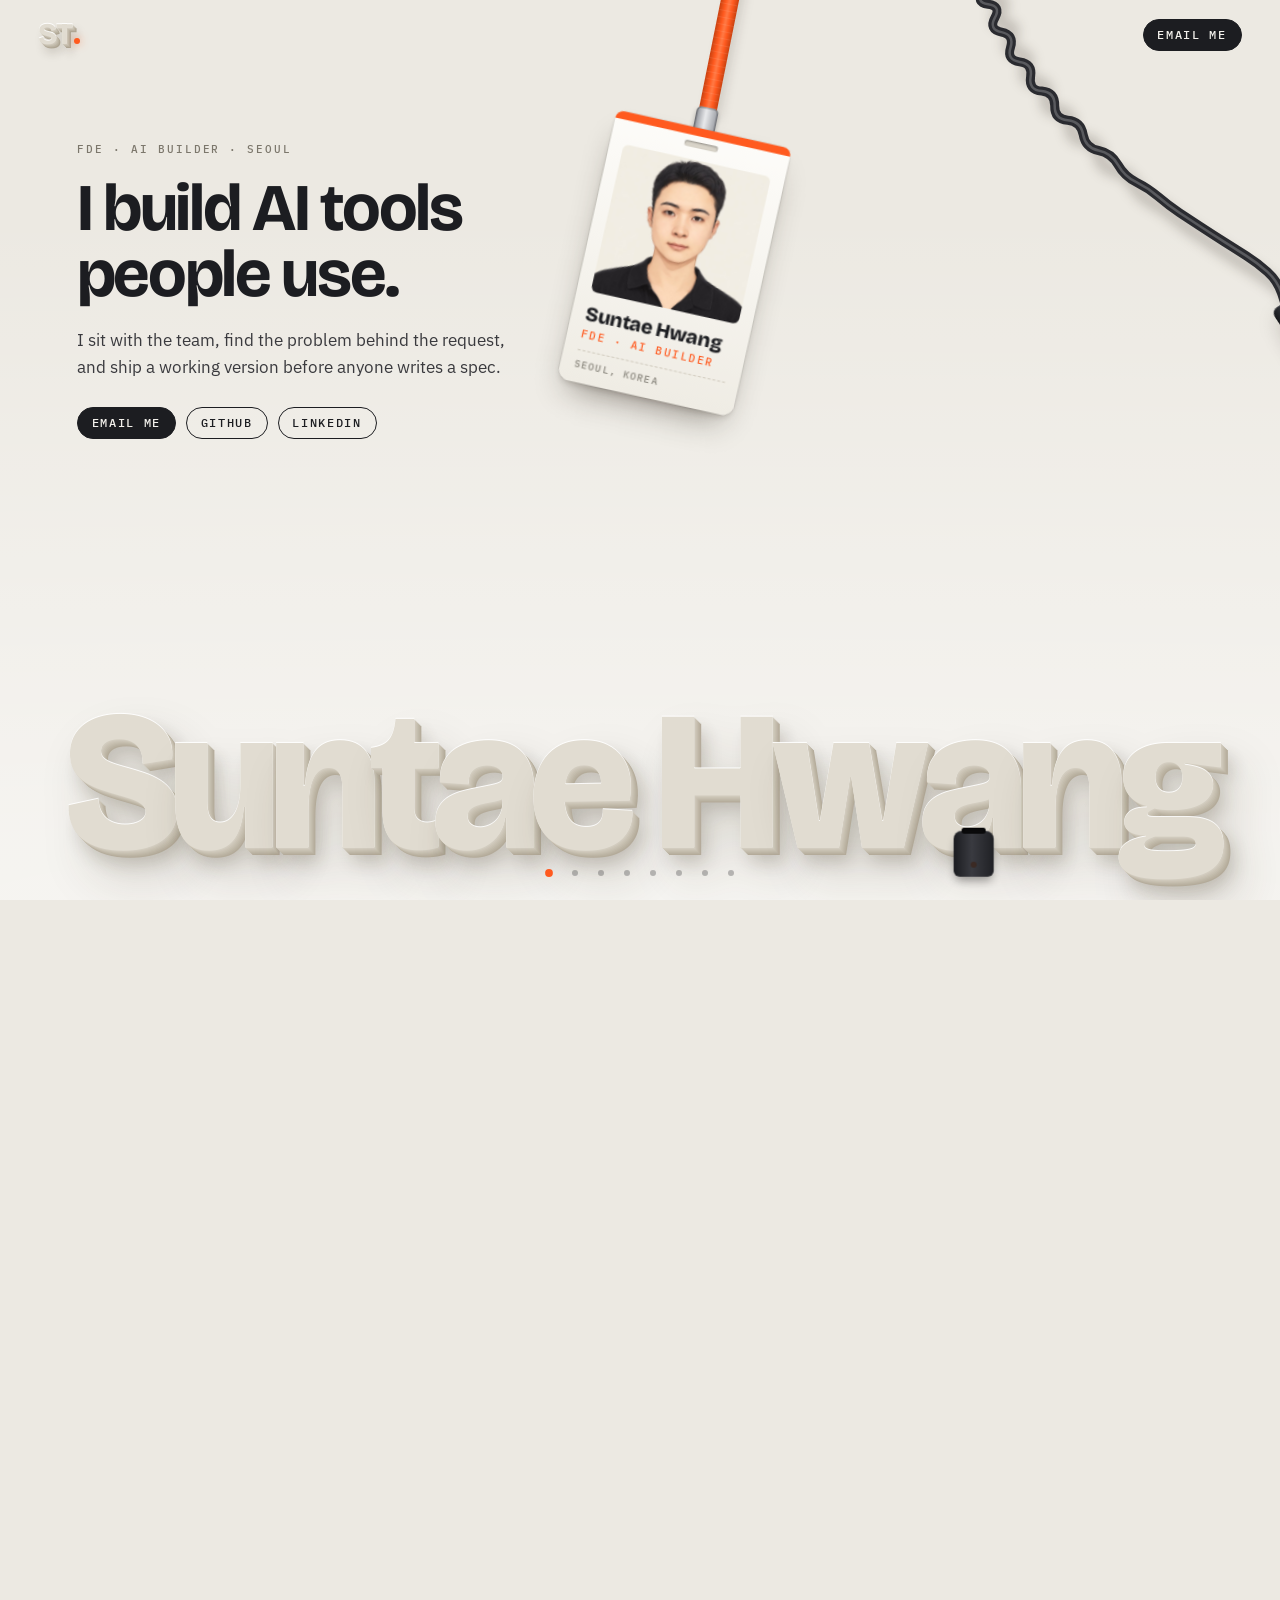
==== commit 4422a6f0: "Update KRAFTON and AX copy, add LinkedIn and award details - KRAFTON: production division AX, dashbo" ====
--- a/index.html
+++ b/index.html
@@ -119,6 +119,8 @@
   box-shadow:0 0 0 1px rgba(0,0,0,.05),6px 12px 18px -6px rgba(0,0,0,.45)}
 .print img{display:block;width:100%;aspect-ratio:4/3;object-fit:cover;filter:saturate(.9) contrast(1.02)}
 .print figcaption{font:500 10px/1.35 var(--mono);letter-spacing:.06em;color:#5f5d57;padding:9px 2px 11px}
+.print figcaption .desc,.flatlist .awards .desc{display:block;margin-top:6px;letter-spacing:.02em;text-transform:none}
+.print figcaption .demo,.flatlist .awards .demo{display:inline-block;margin-top:6px;color:var(--signal);text-decoration:none;font-weight:700}
 .print figcaption strong{display:block;font:700 13px/1.2 var(--display);letter-spacing:-.01em;color:var(--ink);margin-bottom:2px}
 .info .awards{margin-top:26px;padding-top:16px;border-top:1px solid rgba(233,230,223,.18)}
 .info .awards .label,.flatlist .awards .label{display:block;margin-bottom:10px}
@@ -138,7 +140,7 @@
 .page h2.kicker{text-transform:uppercase;font:800 clamp(36px,4.3vw,84px)/.9 var(--display);letter-spacing:-.04em;margin:.28em 0 .32em;white-space:nowrap}
 .page .final{font-size:clamp(17px,1.35vw,21px);color:#bdb9b0;margin:0 0 22px}
 .page .mail{display:inline-block;color:#fff;font:700 clamp(26px,2.6vw,44px)/1.1 var(--display);letter-spacing:-.02em;text-decoration:none;border-bottom:3px solid var(--signal)}
-.page .ctas{margin-top:22px}
+.page .ctas{margin-top:22px;display:flex;gap:10px;flex-wrap:wrap}
 .page .btn.ghost{color:#ecE9e2}
 .pg-prints{display:grid;grid-template-columns:1fr 1fr;gap:clamp(12px,2vw,28px);margin-top:16px}
 .page .print{position:relative;transform:rotate(var(--r))}
@@ -309,6 +311,7 @@
           <div class="ctas">
             <a class="btn" data-cta="cta.primary" href="#"></a>
             <a class="btn ghost" data-cta="cta.secondary" href="#"></a>
+            <a class="btn ghost" data-cta="cta.linkedin" href="#"></a>
           </div>
         </section>
         <div class="badge" id="badge" aria-hidden="true">
@@ -435,7 +438,9 @@
   boxEl('cheek', 22, 'left:-6px;width:16px;top:-2px;bottom:-2px'); boxEl('cheek', 22, 'right:-6px;width:16px;top:-2px;bottom:-2px');
 
   // 왼쪽 글 카드
-  const awardsHTML = (imgs = false) => `<div class="awards"><span class="label">${C['ch.awards']}</span>${imgs ? '<div class="imgs"><img src="img/award-codex.jpg" alt="" loading="lazy"><img src="img/award-nexon.jpg" alt="" loading="lazy"></div>' : ''}<ul>${['award.codex', 'award.nexon'].map(id => `<li>${md(C[id])}</li>`).join('')}</ul></div>`;
+  // 수상 설명 한 줄과 데모 링크
+  const awardMore = id => { const l = C[id + '.link'] ? cta(id + '.link') : null; return (C[id + '.desc'] ? `<span class="desc">${md(C[id + '.desc'])}</span>` : '') + (l ? `<a class="demo" href="${l.url}" target="_blank" rel="noopener">${l.label} ↗</a>` : ''); };
+  const awardsHTML = (imgs = false) => `<div class="awards"><span class="label">${C['ch.awards']}</span>${imgs ? '<div class="imgs"><img src="img/award-codex.jpg" alt="" loading="lazy"><img src="img/award-nexon.jpg" alt="" loading="lazy"></div>' : ''}<ul>${['award.codex', 'award.nexon'].map(id => `<li>${md(C[id])}${awardMore(id)}</li>`).join('')}</ul></div>`;
   const linkHTML = id => { if (!C['link.' + id]) return ''; const c = cta('link.' + id); return `<div class="ctas"><a class="btn ghost" href="${c.url}" target="_blank" rel="noopener">${c.label} ↗</a></div>`; };
   const info = document.getElementById('info');
   const cards = SCENES.map((s, i) => {
@@ -455,16 +460,16 @@
       <h2 id="pageH" class="kicker">${md(C['cta.kicker']).split(' / ').join('<br>')}</h2>
       <p class="final">${md(C['cta.final']).split(' / ').join(' ')}</p>
       <a class="mail" href="${c.url}">${c.url.replace('mailto:', '')}</a>
-      <div class="ctas"><a class="btn ghost" data-cta="cta.secondary" href="#"></a></div></div>
+      <div class="ctas"><a class="btn ghost" data-cta="cta.secondary" href="#"></a><a class="btn ghost" data-cta="cta.linkedin" href="#"></a></div></div>
       <div class="pg-awards"><span class="label">${C['ch.awards']}</span><div class="pg-prints">
-      ${[['codex', '50% 50%', -3], ['nexon', '50% 78%', 2.5]].map(([n, pos, r]) => `<figure class="print" style="--r:${r}deg"><img src="img/award-${n}.jpg" alt="" loading="lazy" style="object-position:${pos}"><figcaption>${md(C['award.' + n]).replace('</strong> · ', '</strong>')}</figcaption></figure>`).join('')}
+      ${[['codex', '50% 50%', -3], ['nexon', '50% 78%', 2.5]].map(([n, pos, r]) => `<figure class="print" style="--r:${r}deg"><img src="img/award-${n}.jpg" alt="" loading="lazy" style="object-position:${pos}"><figcaption>${md(C['award.' + n]).replace('</strong> · ', '</strong>')}${awardMore('award.' + n)}</figcaption></figure>`).join('')}
       </div></div>`;
   }
 
   // 평면 판: 같은 데이터로
   const fl = document.getElementById('flatlist');
   fl.innerHTML = `<section class="fhero"><img class="fphoto" src="img/portrait-sm.jpg" width="200" height="200" alt=""><span class="label" style="color:var(--mute)">${md(C['hero.sub'])}</span><h1>${md(C['hero.h1.short']).split(' / ').join('<br>')}</h1><p>${md(C['hero.body'])}</p>
-    <div style="display:flex;gap:10px;margin-top:22px"><a class="btn" data-cta="cta.primary" href="#"></a><a class="btn ghost" data-cta="cta.secondary" href="#"></a></div></section>
+    <div style="display:flex;gap:10px;margin-top:22px"><a class="btn" data-cta="cta.primary" href="#"></a><a class="btn ghost" data-cta="cta.secondary" href="#"></a><a class="btn ghost" data-cta="cta.linkedin" href="#"></a></div></section>
     <div class="fmark" aria-hidden="true">${md(C['id.name'])}</div>` +
     SCENES.slice(1).filter(s => !s.page).map((s, i) => {
       if (s.id === 'out') { const c = cta('cta.primary'); return `<section class="fmod dark"><span class="led lit"></span><span class="label" style="color:#a7a49c">${C['ch.out']}</span><h2 class="kicker">${md(C['cta.kicker']).split(' / ').join('<br>')}</h2><p class="final" style="color:#cfcbc2;margin:0 0 14px">${md(C['cta.final']).split(' / ').join(' ')}</p><a style="color:#fff;font:700 24px/1.2 var(--display);border-bottom:2px solid var(--signal);text-decoration:none;word-break:break-all" href="${c.url}">${c.url.replace('mailto:', '')}</a>${awardsHTML(true)}</section>`; }
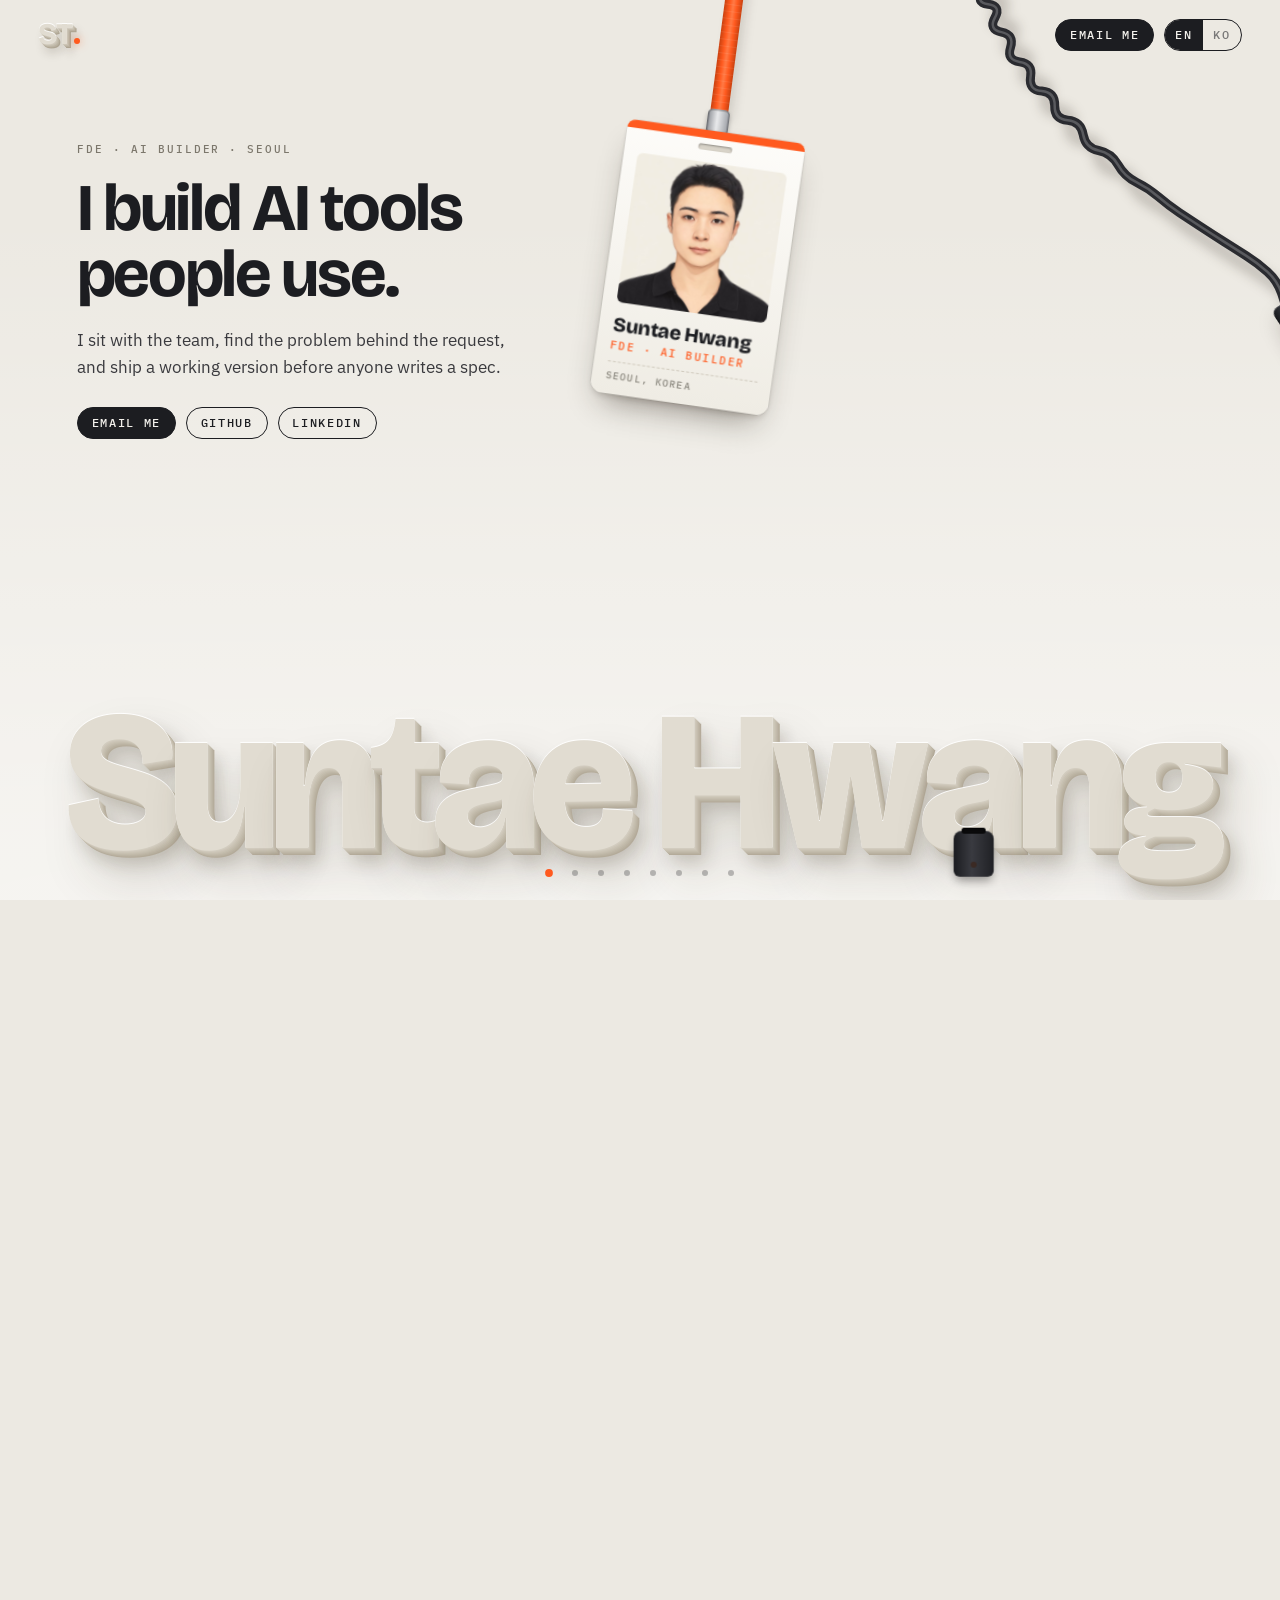
==== commit 3696a327: "Add EN/KO language toggle in the top-right corner - content.ko.js overrides content.js keys; missing" ====
--- a/index.html
+++ b/index.html
@@ -20,18 +20,20 @@
 <link rel="apple-touch-icon" href="img/apple-touch-icon.png">
 <link rel="preconnect" href="https://fonts.googleapis.com">
 <link rel="preconnect" href="https://fonts.gstatic.com" crossorigin>
-<link href="https://fonts.googleapis.com/css2?family=Bricolage+Grotesque:opsz,wght@12..96,500;12..96,700;12..96,800&family=IBM+Plex+Mono:wght@500&family=IBM+Plex+Sans:wght@400;500&display=swap" rel="stylesheet">
+<link href="https://fonts.googleapis.com/css2?family=Bricolage+Grotesque:opsz,wght@12..96,500;12..96,700;12..96,800&family=IBM+Plex+Mono:wght@500&family=IBM+Plex+Sans:wght@400;500&family=IBM+Plex+Sans+KR:wght@400;500;700&display=swap" rel="stylesheet">
 <style>
 :root{
   --wall:#ece9e2; --desk:#d9d4c9; --ink:#1c1d21; --mute:#7c776c;
   --signal:#ff5a1f; --signal-glow:rgba(255,90,31,.55);
   --alu-1:#e4e4e0; --alu-2:#c9c9c4;
-  --display:"Bricolage Grotesque",system-ui,sans-serif; --sans:"IBM Plex Sans",system-ui,sans-serif; --mono:"IBM Plex Mono",ui-monospace,monospace;
+  /* 한글은 IBM Plex Sans KR로 받는다. 한글 글자가 없으면 내려받지 않는다 */
+  --display:"Bricolage Grotesque","IBM Plex Sans KR",system-ui,sans-serif; --sans:"IBM Plex Sans","IBM Plex Sans KR",system-ui,sans-serif; --mono:"IBM Plex Mono","IBM Plex Sans KR",ui-monospace,monospace;
   --ease:cubic-bezier(.2,0,0,1);
   --dk:0;
 }
 *{box-sizing:border-box;margin:0}
 html{background:var(--wall);color:var(--ink);font:400 17px/1.6 var(--sans);-webkit-font-smoothing:antialiased}
+html:lang(ko){word-break:keep-all}
 body{overflow-x:hidden}
 h1,h2,h3{font-weight:500;text-wrap:balance}
 p{text-wrap:pretty}
@@ -53,6 +55,13 @@
 .btn.ghost{background:transparent;color:inherit;border-color:currentColor}
 html.night .chrome{color:#e9e6df}
 html.night .chrome .btn:not(:hover){background:#e9e6df;color:var(--ink);border-color:#e9e6df}
+/* 언어 전환: 버튼과 같은 높이의 두 칸 스위치 */
+.lang{display:inline-flex;margin-left:10px;border:1px solid currentColor;border-radius:999px;overflow:hidden;font:500 12px/1 var(--mono);letter-spacing:.14em}
+.lang a{padding:.75em .85em;text-decoration:none;color:inherit;opacity:.55;transition:background .2s var(--ease),color .2s,opacity .2s}
+.lang a:hover,.lang a:focus-visible{opacity:1;color:var(--signal)}
+.lang a[aria-current]{opacity:1;background:currentColor}
+.lang a[aria-current] span{color:#f3f1ec}
+html.night .lang a[aria-current] span{color:var(--ink)}
 .stops{position:fixed;left:50%;bottom:16px;transform:translateX(-50%);z-index:30;display:flex;gap:4px}
 .stops button{width:22px;height:22px;border:0;background:none;cursor:pointer;display:grid;place-items:center;padding:0;color:inherit}
 .stops button::after{content:"";width:6px;height:6px;border-radius:50%;background:currentColor;opacity:.28;transition:opacity .2s,background .2s,transform .2s}
@@ -296,6 +305,7 @@
 <div class="chrome">
   <a class="st" href="#" id="stLogo" aria-label="Suntae Hwang, back to top">ST</a>
   <a class="btn" data-cta="cta.primary" href="#"></a>
+  <div class="lang" role="group" aria-label="Language"><a href="?lang=en" data-lang="en" hreflang="en"><span>EN</span></a><a href="?lang=ko" data-lang="ko" hreflang="ko"><span>KO</span></a></div>
 </div>
 <nav class="stops" aria-label="Chapters"></nav>
 
@@ -319,7 +329,7 @@
           <div class="card-id" id="badgeCard">
             <i class="slot"></i>
             <img src="img/portrait.jpg" width="640" height="640" alt="" decoding="async" draggable="false">
-            <b data-c="id.name"></b><span data-c="badge.role"></span><small data-c="badge.note"></small>
+            <b data-c="badge.name"></b><span data-c="badge.role"></span><small data-c="badge.note"></small>
           </div>
         </div>
         <svg class="rope" aria-hidden="true">
@@ -348,6 +358,25 @@
 <main class="flatlist" id="flatlist"></main>
 
 <script src="content.js"></script>
+<script src="content.ko.js"></script>
+<script>
+// 언어: ?lang= > 저장한 선택 > 영어. 장면은 처음 한 번만 그리므로 전환은 새로 불러온다
+(() => {
+  let lang = new URLSearchParams(location.search).get('lang');
+  if (lang !== 'ko' && lang !== 'en') { try { lang = localStorage.getItem('lang'); } catch {} }
+  if (lang !== 'ko') lang = 'en';
+  document.documentElement.lang = lang;
+  if (lang === 'ko') { Object.assign(window.CONTENT, window.CONTENT_KO); document.title = window.CONTENT['meta.title']; }
+  document.querySelectorAll('.lang a').forEach(a => {
+    if (a.dataset.lang === lang) a.setAttribute('aria-current', 'true');
+    a.addEventListener('click', e => {
+      e.preventDefault(); if (a.dataset.lang === lang) return;
+      try { localStorage.setItem('lang', a.dataset.lang); sessionStorage.setItem('langY', scrollY); } catch {}
+      const u = new URL(location.href); u.searchParams.set('lang', a.dataset.lang); location.replace(u);
+    });
+  });
+})();
+</script>
 <script type="importmap">{ "imports": { "three": "./vendor/three.module.min.js" } }</script>
 <script type="module" src="rack-gl.js"></script>
 <script>
@@ -856,6 +885,8 @@
   addEventListener('resize', layout);
   mqN.addEventListener('change', layout); mqR.addEventListener('change', layout);
   layout();
+  // 언어를 바꾸고 다시 불러왔으면 보던 자리로 돌아간다
+  try { const y = sessionStorage.getItem('langY'); if (y != null) { sessionStorage.removeItem('langY'); scrollTo(0, +y); } } catch {}
   if (document.fonts) document.fonts.ready.then(layout);
 })();
 </script>
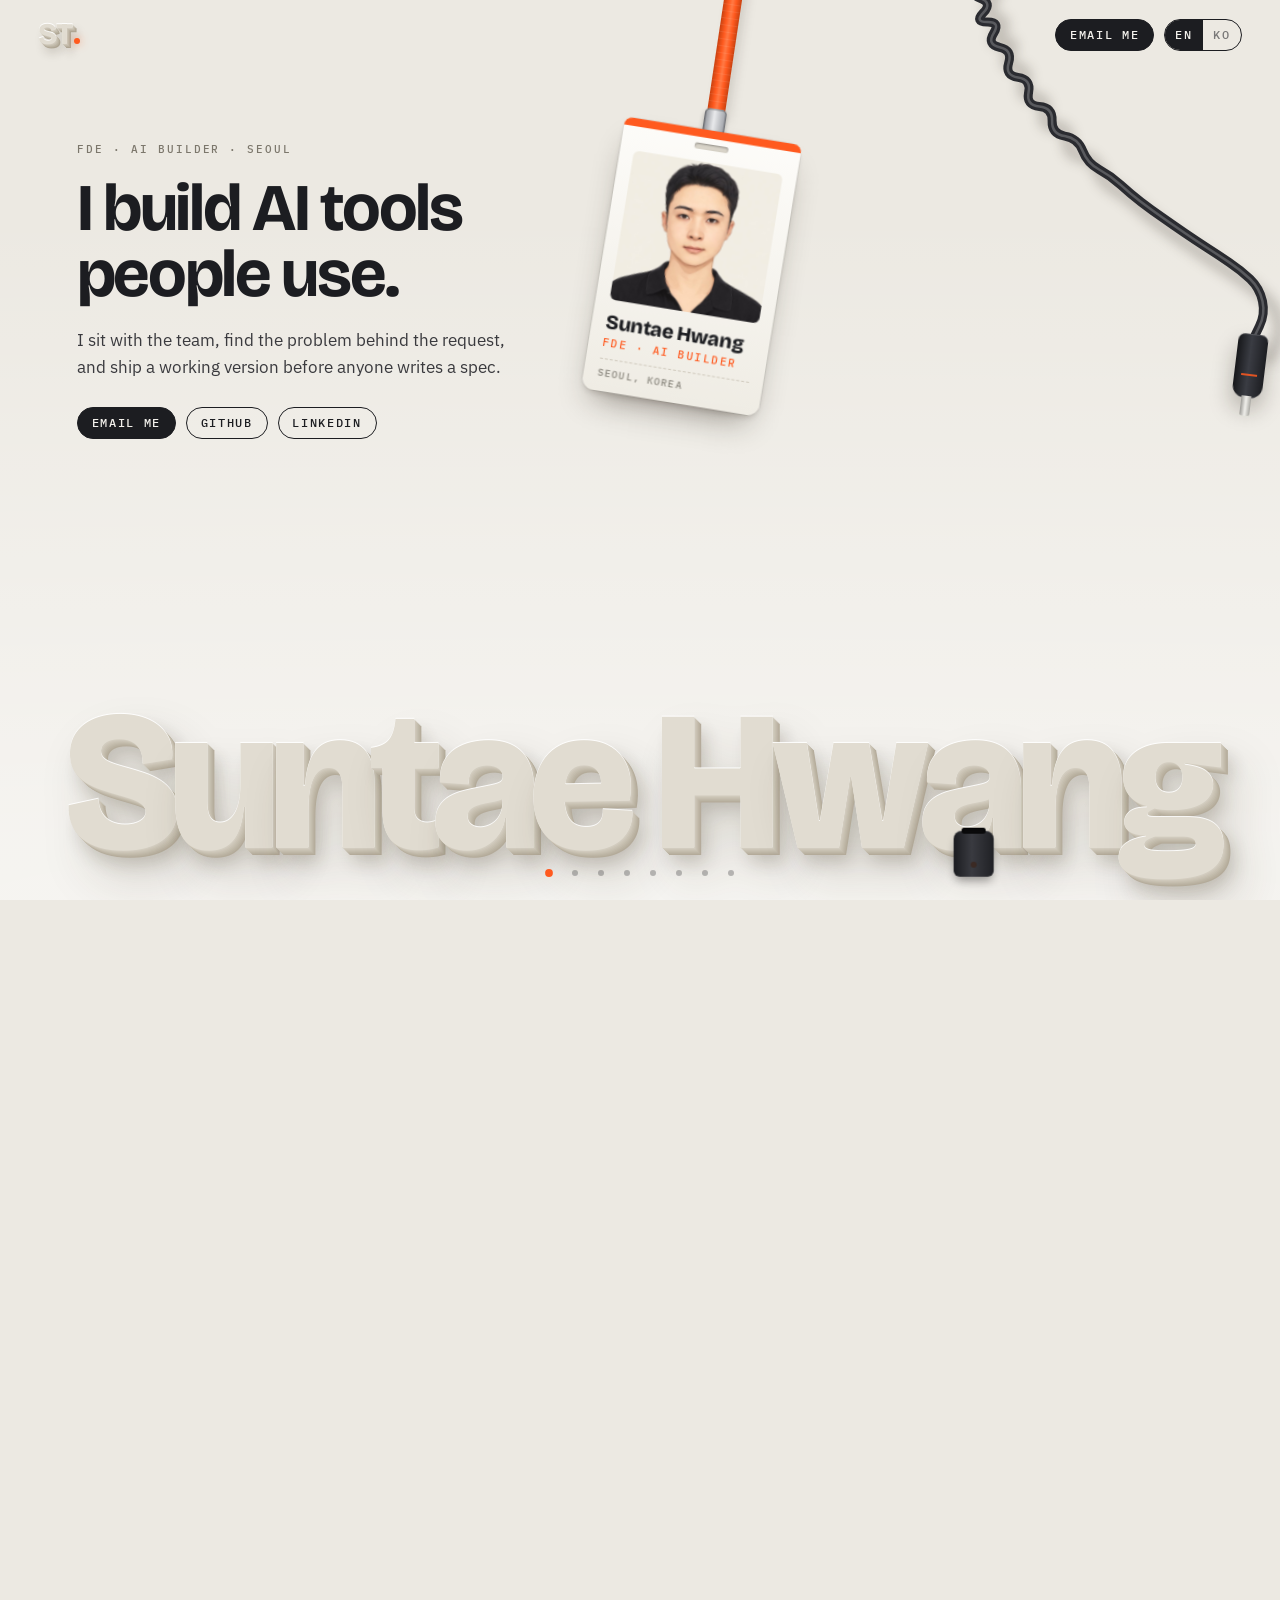
==== commit 2265503a: "Show dates only in card labels, roles in titles, HDC LABS logo - Card label: number and dates; the l" ====
--- a/index.html
+++ b/index.html
@@ -448,7 +448,7 @@
     bigjack: () => `<div class="bigjack"><span class="jack"></span></div>`,
   };
   // 로고는 알파만 쓰는 마스크라 패널에선 인쇄 잉크, 카드에선 글자색으로 칠해진다
-  const LOGO = { krafton: 450 / 399.24, hdc: 10.85 / 3.74, naver: 5.21, sony: 5.68, snu: 1570 / 400 };
+  const LOGO = { krafton: 450 / 399.24, hdc: 200 / 32, naver: 5.21, sony: 5.68, snu: 1570 / 400 };
   const logoHTML = ids => ids.map(l => `<i class="logo" style="--src:url(logos/${l}.svg);--ar:${LOGO[l].toFixed(3)}"></i>`).join('');
   const mods = SCENES.slice(1).filter(s => !s.page).map((s, i) => {
     const el = document.createElement('div');
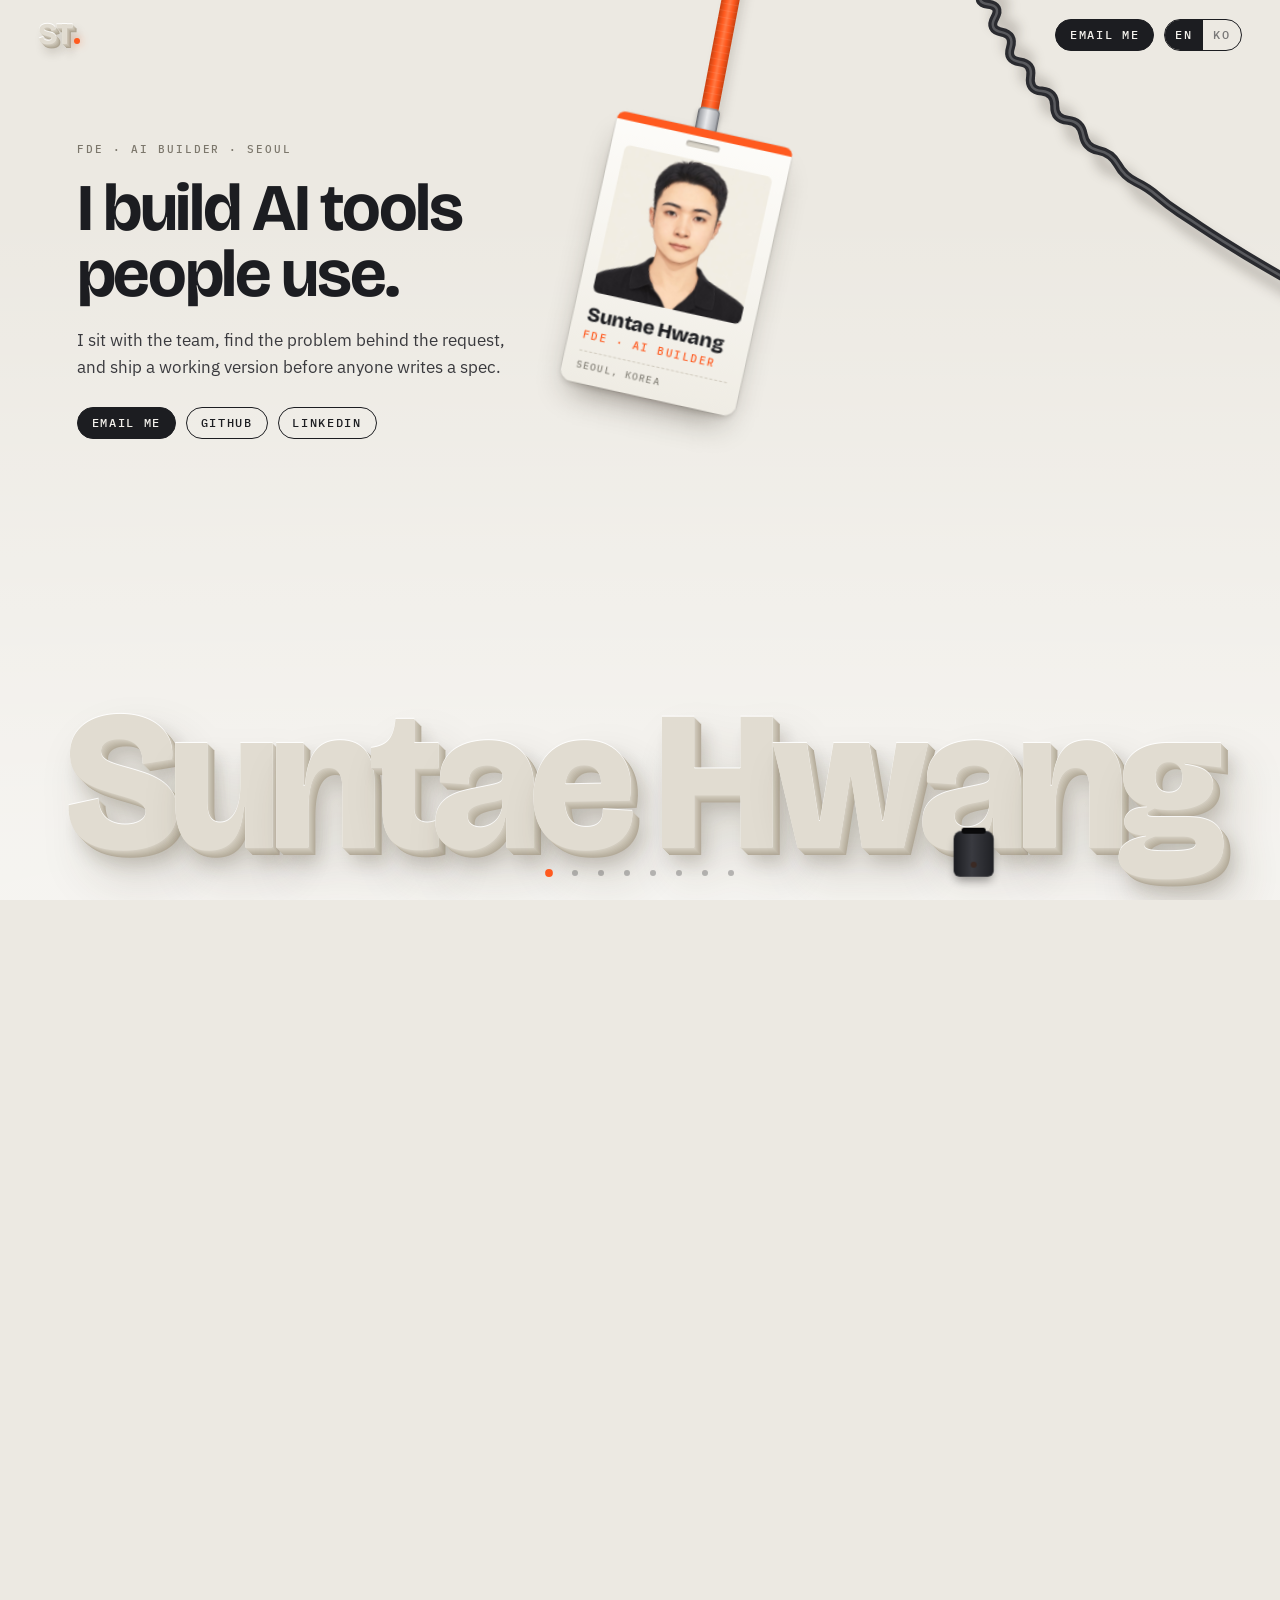
==== commit 06e5368e: "Add case-study pages and turn three cards into problem-to-result summaries - cases/work-hub (anonymi" ====
--- a/index.html
+++ b/index.html
@@ -279,7 +279,7 @@
 .info li strong{color:#e9e6df}
 .nb{white-space:nowrap}
 .info .card.day{color:var(--ink)} .info .card.day p,.info .card.day li{color:#45453f}
-.fmod .ctas{margin-top:18px}
+.fmod .ctas{margin-top:18px;display:flex;gap:10px;flex-wrap:wrap}
 .info .card .ctas{margin-top:22px;display:flex;gap:10px;flex-wrap:wrap}
 .info h2.kicker{text-transform:uppercase;white-space:nowrap;font-size:clamp(30px,3.15vw,56px);line-height:.95;letter-spacing:-.035em;margin:.3em 0 .4em}
 .flatlist h2.kicker{text-transform:uppercase;white-space:nowrap;font-size:clamp(24px,7.4vw,40px);line-height:.95}
@@ -470,7 +470,12 @@
   // 수상 설명 한 줄과 데모 링크
   const awardMore = id => { const l = C[id + '.link'] ? cta(id + '.link') : null; return (C[id + '.desc'] ? `<span class="desc">${md(C[id + '.desc'])}</span>` : '') + (l ? `<a class="demo" href="${l.url}" target="_blank" rel="noopener">${l.label} ↗</a>` : ''); };
   const awardsHTML = (imgs = false) => `<div class="awards"><span class="label">${C['ch.awards']}</span>${imgs ? '<div class="imgs"><img src="img/award-codex.jpg" alt="" loading="lazy"><img src="img/award-nexon.jpg" alt="" loading="lazy"></div>' : ''}<ul>${['award.codex', 'award.nexon'].map(id => `<li>${md(C[id])}${awardMore(id)}</li>`).join('')}</ul></div>`;
-  const linkHTML = id => { if (!C['link.' + id]) return ''; const c = cta('link.' + id); return `<div class="ctas"><a class="btn ghost" href="${c.url}" target="_blank" rel="noopener">${c.label} ↗</a></div>`; };
+  // 케이스 스터디는 같은 창에서 지금 언어로 연다. 바깥 링크는 새 창
+  const linkHTML = id => {
+    const k = C['case.' + id] ? cta('case.' + id) : null, l = C['link.' + id] ? cta('link.' + id) : null;
+    if (!k && !l) return '';
+    return `<div class="ctas">${k ? `<a class="btn" href="${k.url}?lang=${doc.lang}">${k.label} →</a>` : ''}${l ? `<a class="btn ghost" href="${l.url}" target="_blank" rel="noopener">${l.label} ↗</a>` : ''}</div>`;
+  };
   const info = document.getElementById('info');
   const cards = SCENES.map((s, i) => {
     if (s.id === 'in' || s.page || s.pass) return null;
@@ -503,7 +508,7 @@
     SCENES.slice(1).filter(s => !s.page).map((s, i) => {
       if (s.id === 'out') { const c = cta('cta.primary'); return `<section class="fmod dark"><span class="led lit"></span><span class="label" style="color:#a7a49c">${C['ch.out']}</span><h2 class="kicker">${md(C['cta.kicker']).split(' / ').join('<br>')}</h2><p class="final" style="color:#cfcbc2;margin:0 0 14px">${md(C['cta.final']).split(' / ').join(' ')}</p><a style="color:#fff;font:700 24px/1.2 var(--display);border-bottom:2px solid var(--signal);text-decoration:none;word-break:break-all" href="${c.url}">${c.url.replace('mailto:', '')}</a>${awardsHTML(true)}</section>`; }
       const [t, b] = s.multi ? ['', C['mod.' + s.id]] : splitTitle(C['mod.' + s.id]);
-      return `<section class="fmod"><span class="led lit"></span><span class="label">${String(i + 1).padStart(2, '0')} · ${C['ch.' + s.id] || ''}</span>${s.logos ? `<div class="logos" aria-hidden="true">${logoHTML(s.logos)}</div>` : ''}<h2>${md(t)}</h2>${bodyHTML(b)}${linkHTML(s.id)}</section>`;
+      return `<section class="fmod" id="m-${s.id}"><span class="led lit"></span><span class="label">${String(i + 1).padStart(2, '0')} · ${C['ch.' + s.id] || ''}</span>${s.logos ? `<div class="logos" aria-hidden="true">${logoHTML(s.logos)}</div>` : ''}<h2>${md(t)}</h2>${bodyHTML(b)}${linkHTML(s.id)}</section>`;
     }).join('');
   document.querySelectorAll('[data-cta]').forEach(a => {
     const c = cta(a.dataset.cta); a.textContent = c.label; a.href = c.url;
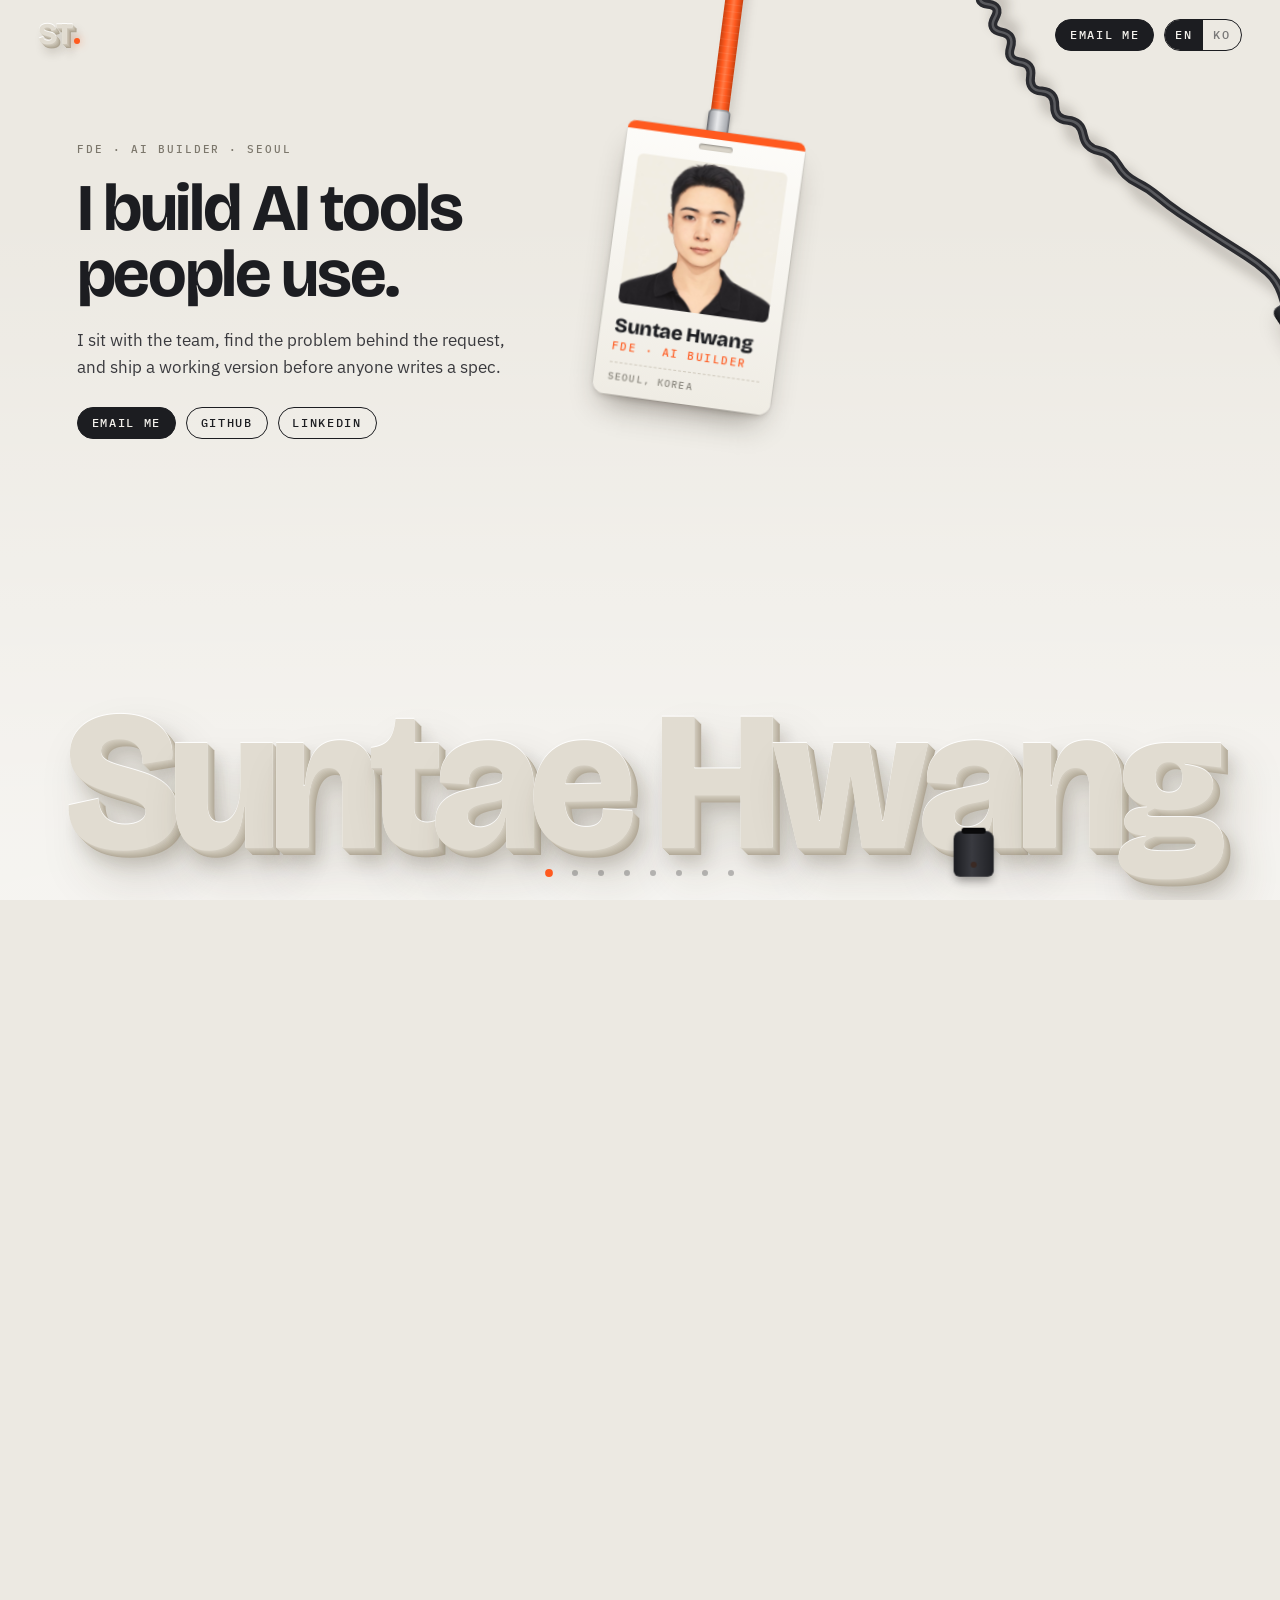
==== commit ad58c30a: "Add the AX Talent War top 1% award to the last page - Third print on the contact page and a third th" ====
--- a/index.html
+++ b/index.html
@@ -135,7 +135,7 @@
 .info .awards .label,.flatlist .awards .label{display:block;margin-bottom:10px}
 .info .awards li{font-size:14px}
 .flatlist .awards{margin-top:22px}
-.flatlist .awards .imgs{display:grid;grid-template-columns:1fr 1fr;gap:8px;margin-bottom:12px}
+.flatlist .awards .imgs{display:grid;grid-template-columns:repeat(3,1fr);gap:8px;margin-bottom:12px}
 .flatlist .awards img{width:100%;aspect-ratio:4/3;object-fit:cover;border-radius:4px}
 .flatlist .awards li{font-size:14px;color:#cfcbc2}
 .hole{position:fixed;inset:0;z-index:24;pointer-events:none;opacity:0;background:#0b0b0d;
@@ -151,7 +151,7 @@
 .page .mail{display:inline-block;color:#fff;font:700 clamp(26px,2.6vw,44px)/1.1 var(--display);letter-spacing:-.02em;text-decoration:none;border-bottom:3px solid var(--signal)}
 .page .ctas{margin-top:22px;display:flex;gap:10px;flex-wrap:wrap}
 .page .btn.ghost{color:#ecE9e2}
-.pg-prints{display:grid;grid-template-columns:1fr 1fr;gap:clamp(12px,2vw,28px);margin-top:16px}
+.pg-prints{display:grid;grid-template-columns:repeat(3,1fr);gap:clamp(12px,2vw,28px);margin-top:16px}
 .page .print{position:relative;transform:rotate(var(--r))}
 .page .print:nth-child(2){margin-top:40px}
 .socket{position:absolute;width:40px;margin-left:-20px;border-radius:8px 8px 6px 6px;transform:translateZ(3px);
@@ -469,7 +469,7 @@
   // 왼쪽 글 카드
   // 수상 설명 한 줄과 데모 링크
   const awardMore = id => { const l = C[id + '.link'] ? cta(id + '.link') : null; return (C[id + '.desc'] ? `<span class="desc">${md(C[id + '.desc'])}</span>` : '') + (l ? `<a class="demo" href="${l.url}" target="_blank" rel="noopener">${l.label} ↗</a>` : ''); };
-  const awardsHTML = (imgs = false) => `<div class="awards"><span class="label">${C['ch.awards']}</span>${imgs ? '<div class="imgs"><img src="img/award-codex.jpg" alt="" loading="lazy"><img src="img/award-nexon.jpg" alt="" loading="lazy"></div>' : ''}<ul>${['award.codex', 'award.nexon'].map(id => `<li>${md(C[id])}${awardMore(id)}</li>`).join('')}</ul></div>`;
+  const awardsHTML = (imgs = false) => `<div class="awards"><span class="label">${C['ch.awards']}</span>${imgs ? '<div class="imgs"><img src="img/award-axwar.jpg" alt="" loading="lazy" style="object-position:50% 4%"><img src="img/award-codex.jpg" alt="" loading="lazy"><img src="img/award-nexon.jpg" alt="" loading="lazy"></div>' : ''}<ul>${['award.axwar', 'award.codex', 'award.nexon'].map(id => `<li>${md(C[id])}${awardMore(id)}</li>`).join('')}</ul></div>`;
   // 케이스 스터디는 같은 창에서 지금 언어로 연다. 바깥 링크는 새 창
   const linkHTML = id => {
     const k = C['case.' + id] ? cta('case.' + id) : null, l = C['link.' + id] ? cta('link.' + id) : null;
@@ -496,7 +496,7 @@
       <a class="mail" href="${c.url}">${c.url.replace('mailto:', '')}</a>
       <div class="ctas"><a class="btn ghost" data-cta="cta.secondary" href="#"></a><a class="btn ghost" data-cta="cta.linkedin" href="#"></a></div></div>
       <div class="pg-awards"><span class="label">${C['ch.awards']}</span><div class="pg-prints">
-      ${[['codex', '50% 50%', -3], ['nexon', '50% 78%', 2.5]].map(([n, pos, r]) => `<figure class="print" style="--r:${r}deg"><img src="img/award-${n}.jpg" alt="" loading="lazy" style="object-position:${pos}"><figcaption>${md(C['award.' + n]).replace('</strong> · ', '</strong>')}${awardMore('award.' + n)}</figcaption></figure>`).join('')}
+      ${[['axwar', '50% 4%', 2], ['codex', '50% 50%', -3], ['nexon', '50% 78%', 2.5]].map(([n, pos, r]) => `<figure class="print" style="--r:${r}deg"><img src="img/award-${n}.jpg" alt="" loading="lazy" style="object-position:${pos}"><figcaption>${md(C['award.' + n]).replace('</strong> · ', '</strong>')}${awardMore('award.' + n)}</figcaption></figure>`).join('')}
       </div></div>`;
   }
 
